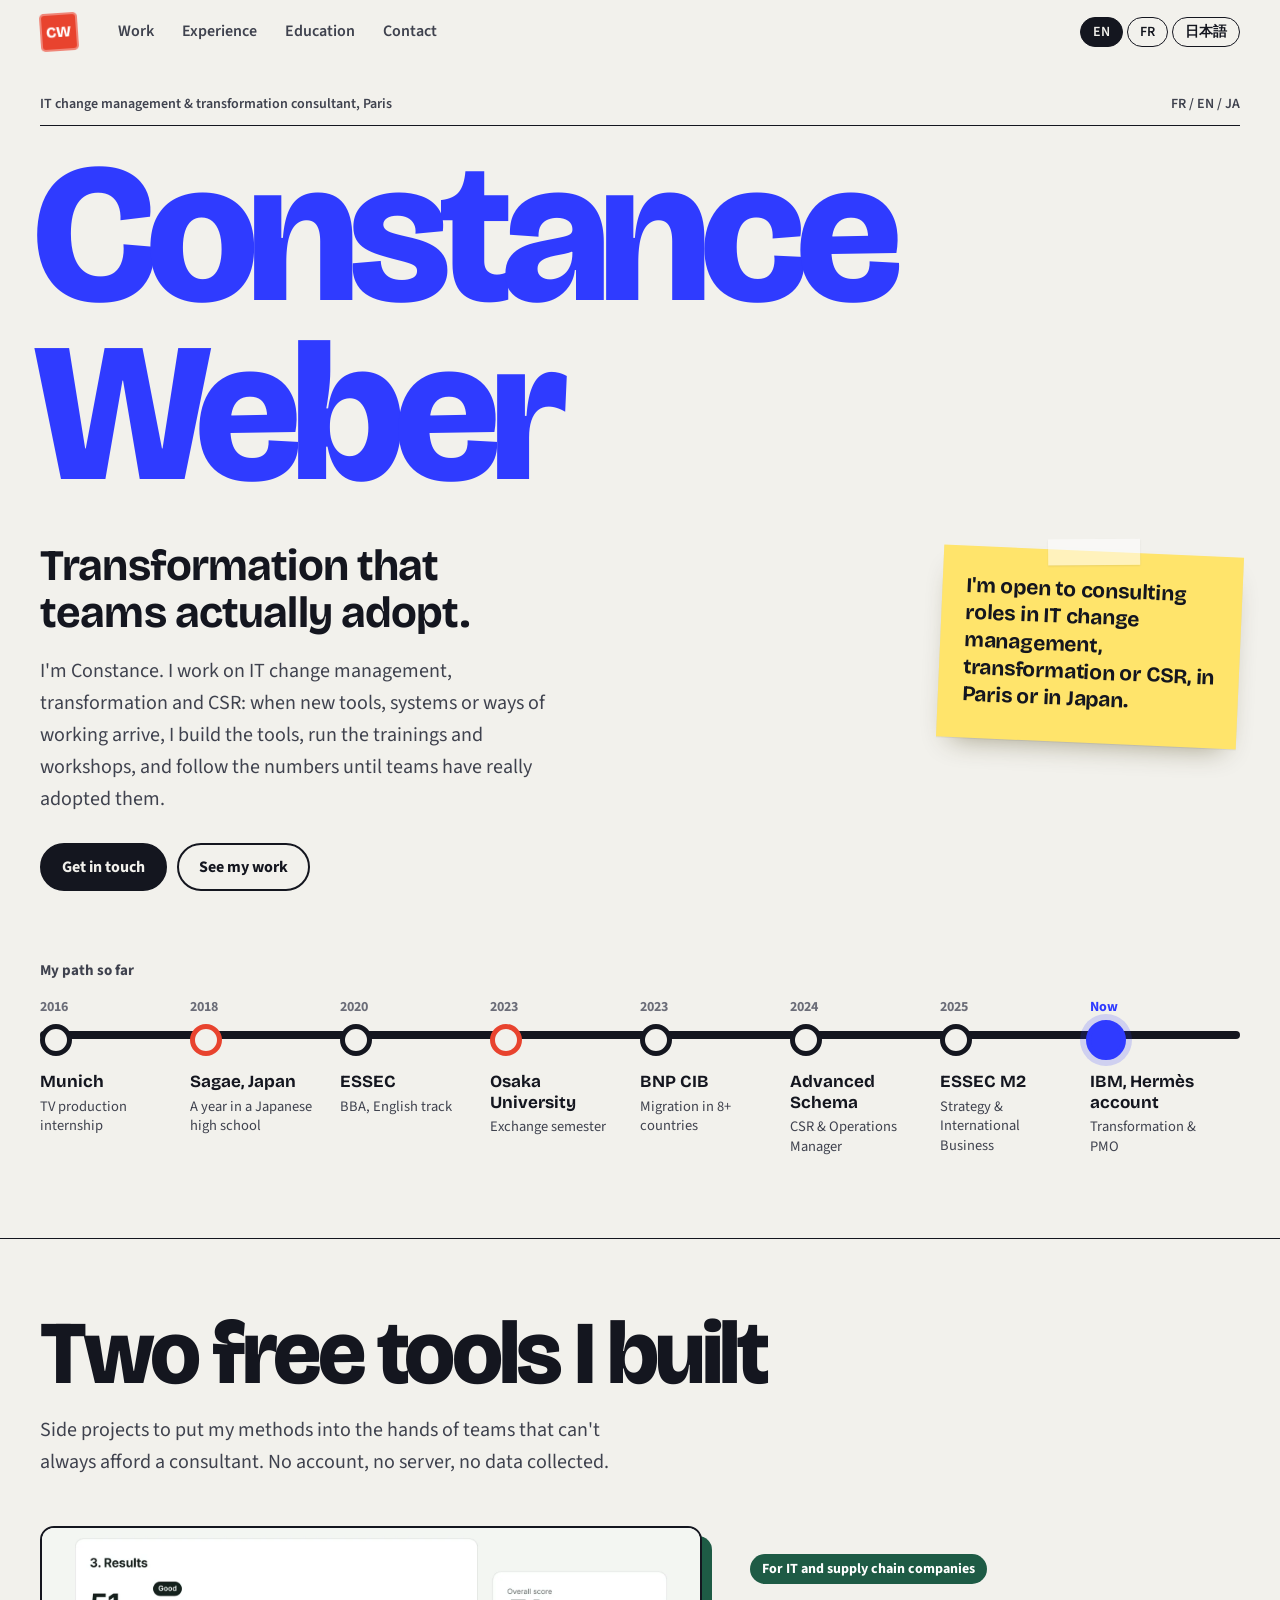
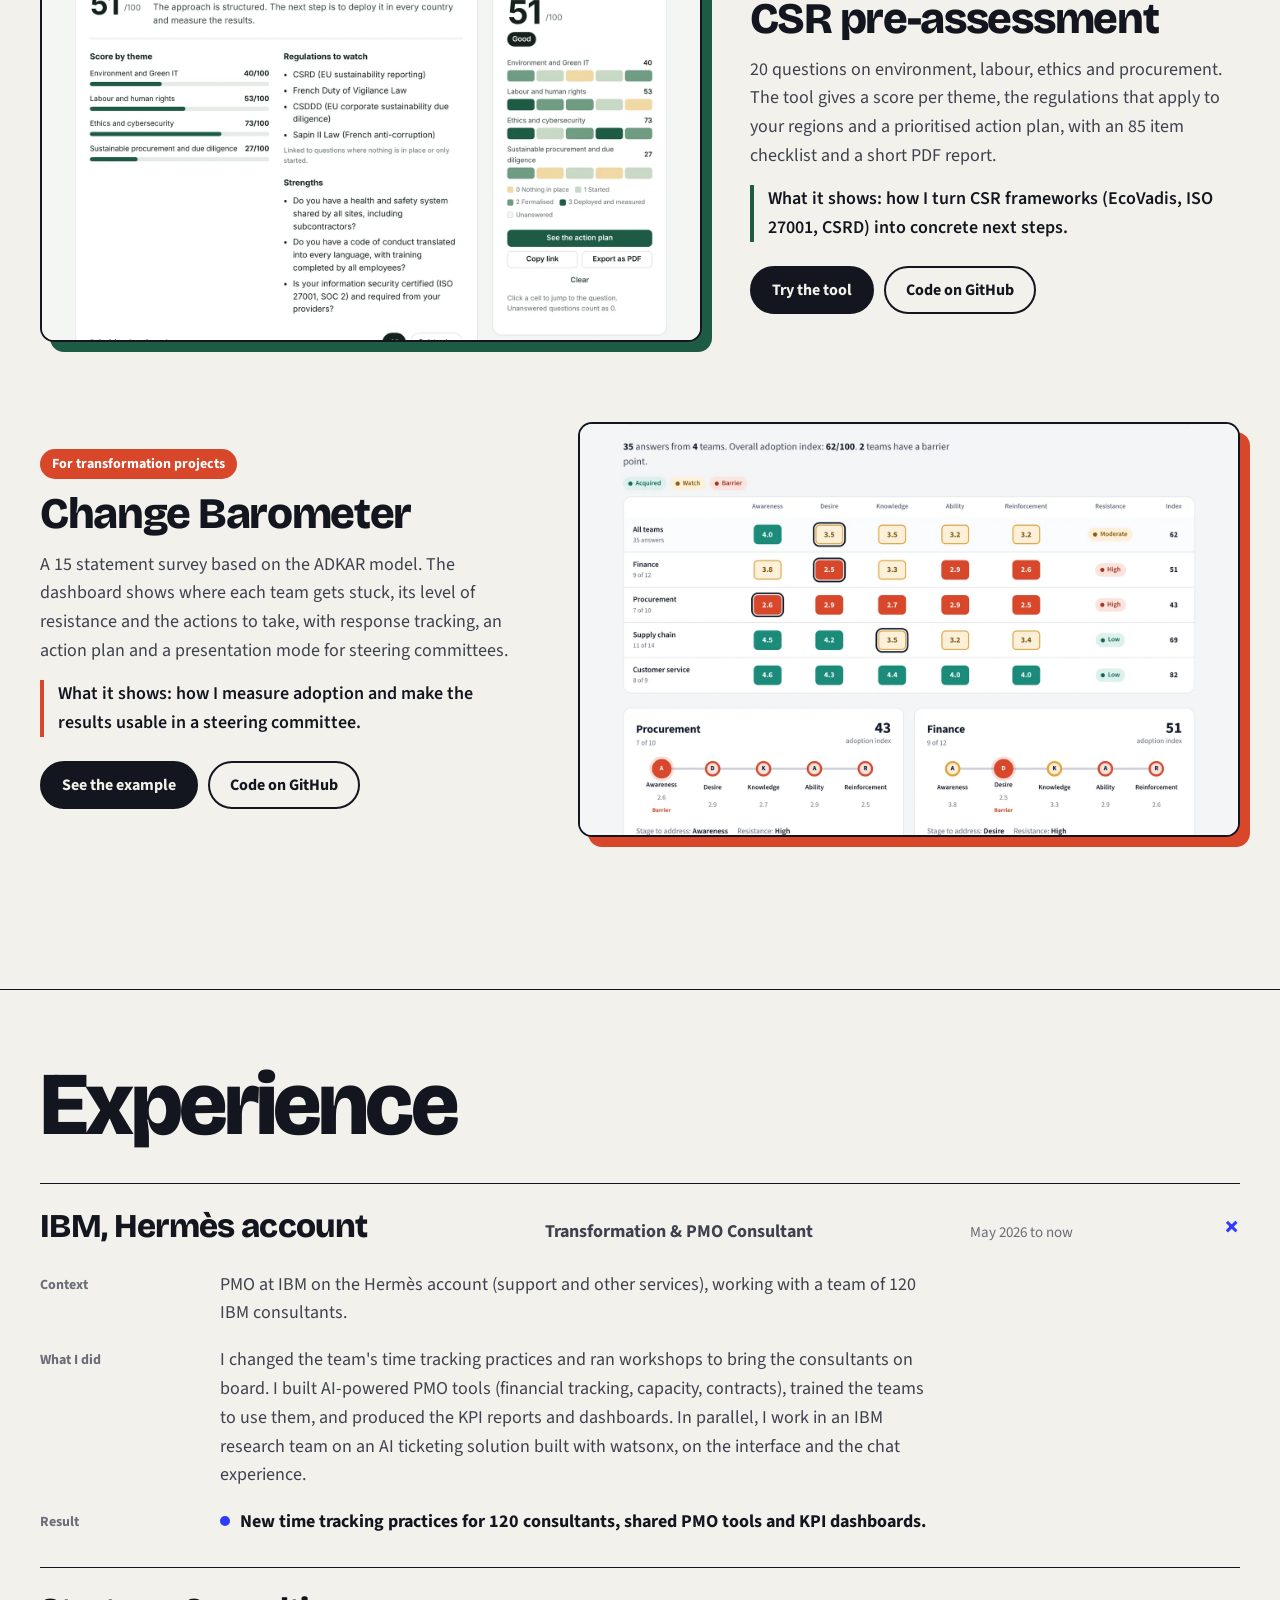
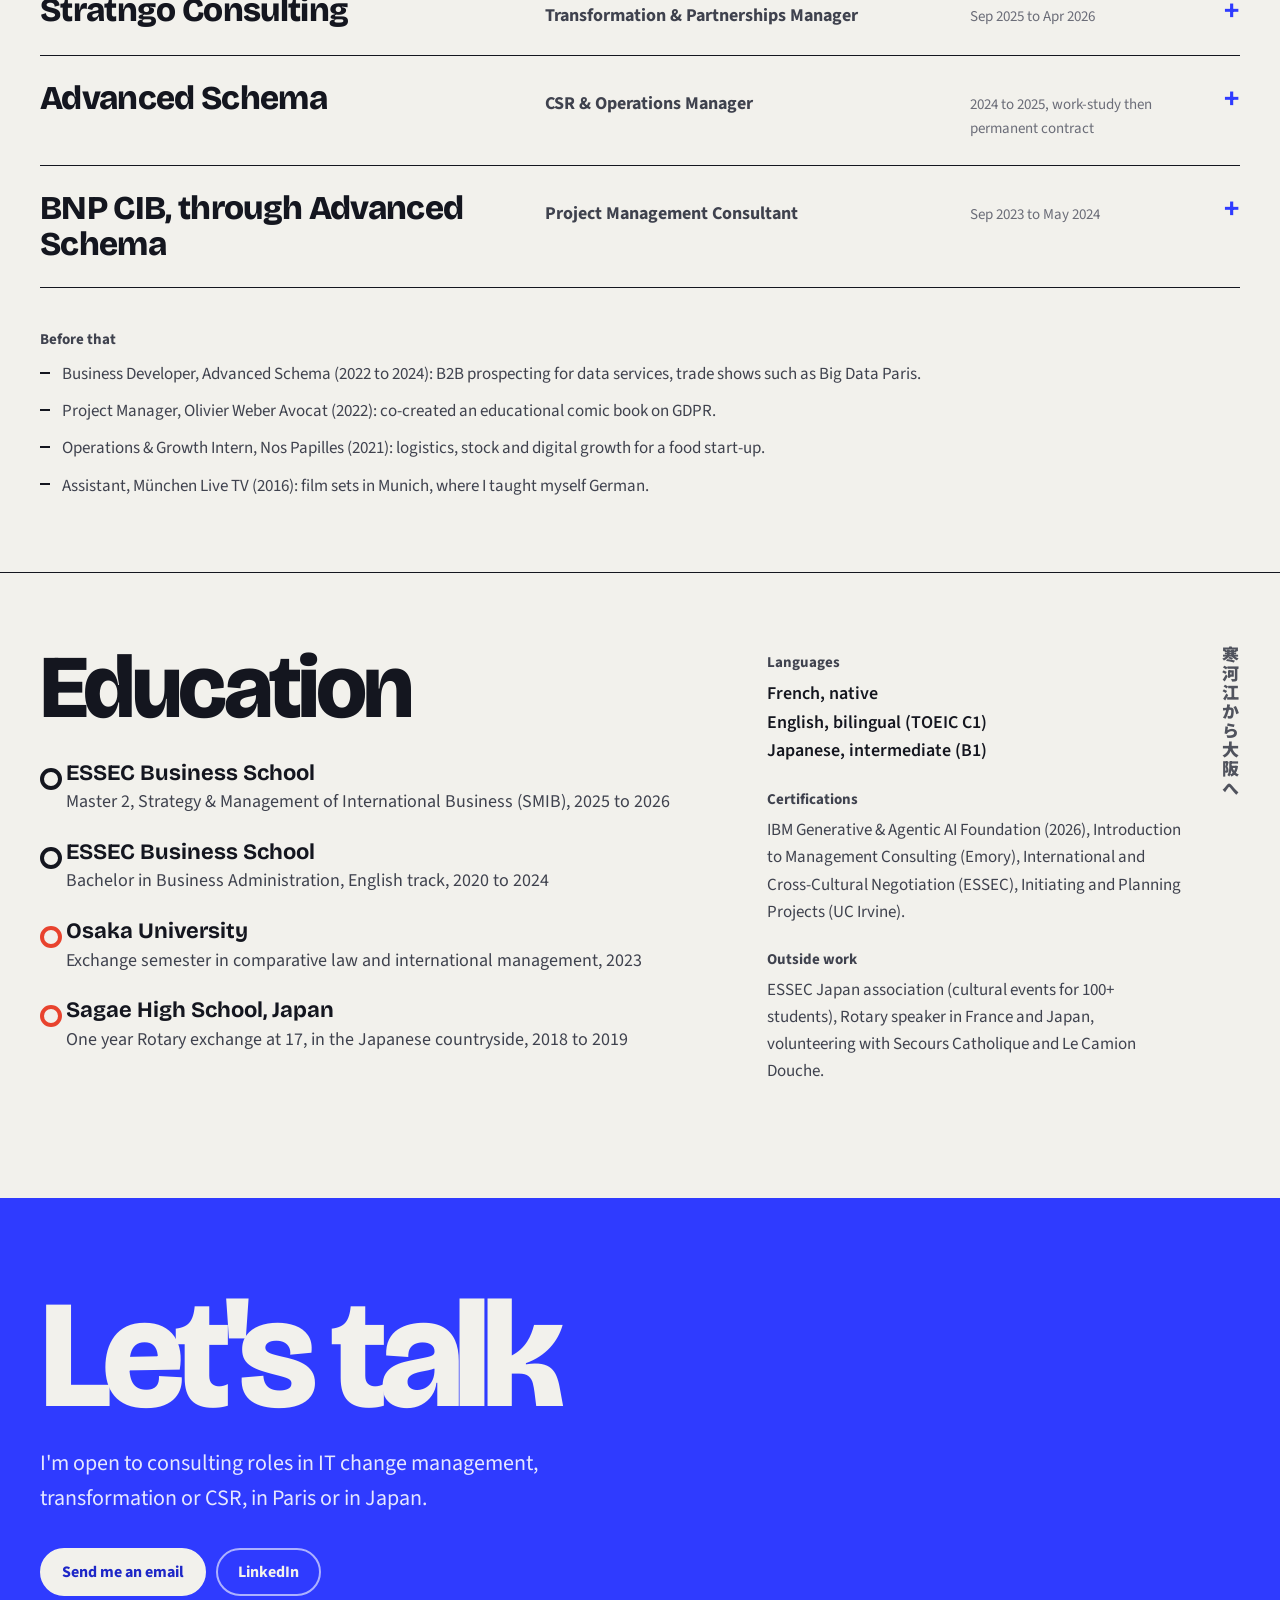
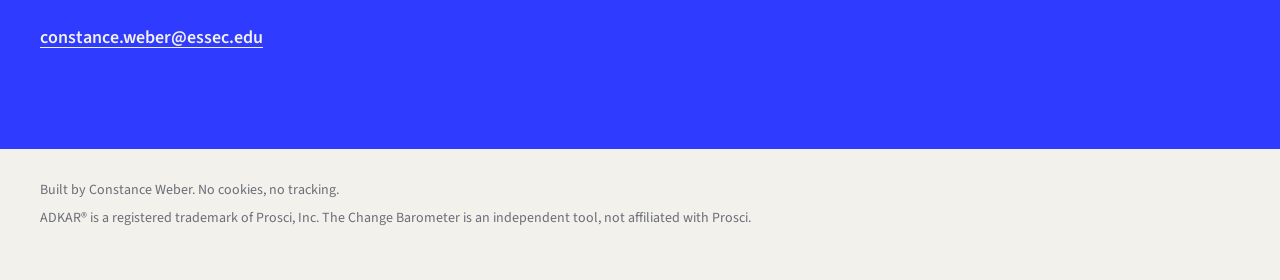
==== index.html @ 9ebcfd93 "Correct the IBM mission: PMO on the Hermès account, time tracking practices of 120 IBM consultants C" ====
<!DOCTYPE html>
<html lang="en">
<head>
<meta charset="utf-8">
<meta name="viewport" content="width=device-width, initial-scale=1">
<title data-k="meta_title">Constance Weber | IT change management &amp; transformation consultant</title>
<meta name="description" content="Consultant in IT change management, transformation and CSR, based in Paris. ESSEC graduate, French, English and Japanese.">
<meta property="og:type" content="website">
<meta property="og:title" content="Constance Weber | IT change management &amp; transformation consultant">
<meta property="og:description" content="Consultant in IT change management, transformation and CSR, based in Paris. ESSEC graduate, French, English and Japanese.">
<meta property="og:image" content="https://constanceweber6-alt.github.io/portfolio/assets/img/og.png">
<meta property="og:url" content="https://constanceweber6-alt.github.io/portfolio/">
<meta name="twitter:card" content="summary_large_image">
<link rel="icon" href="data:image/svg+xml,%3Csvg xmlns='http://www.w3.org/2000/svg' viewBox='0 0 32 32'%3E%3Crect width='32' height='32' rx='4' fill='%23E8432E'/%3E%3Ctext x='16' y='22' font-family='Arial' font-weight='700' font-size='15' fill='%23fff' text-anchor='middle'%3ECW%3C/text%3E%3C/svg%3E">
<link rel="preconnect" href="https://fonts.googleapis.com">
<link rel="preconnect" href="https://fonts.gstatic.com" crossorigin>
<link href="https://fonts.googleapis.com/css2?family=Bricolage+Grotesque:opsz,wght@12..96,500;12..96,700;12..96,800&family=Noto+Sans+JP:wght@400;500;700;900&family=Source+Sans+3:wght@400;600;700&display=swap" rel="stylesheet">
<link rel="stylesheet" href="assets/style.css?v=471cda0e">
</head>
<body>
<a class="skip" href="#main">Skip to content</a>

<header class="top">
  <div class="wrap top-in">
    <a class="seal" href="#top" aria-label="Constance Weber"><span>CW</span></a>
    <nav class="menu" aria-label="Sections">
      <a href="#work" data-k="nav_work">Work</a>
      <a href="#experience" data-k="nav_exp">Experience</a>
      <a href="#education" data-k="nav_edu">Education</a>
      <a href="#contact" data-k="nav_contact">Contact</a>
    </nav>
    <div class="langs" role="group" aria-label="Language">
      <button type="button" data-lang="en">EN</button>
      <button type="button" data-lang="fr">FR</button>
      <button type="button" data-lang="ja">日本語</button>
    </div>
  </div>
</header>

<main id="main">
  <section class="hero" id="top">
    <div class="wrap">
      <div class="hero-meta">
        <span data-k="hero_role">IT change management &amp; transformation consultant, Paris</span>
        <span>FR / EN / JA</span>
      </div>
      <h1 class="giant" aria-label="Constance Weber">
        <span class="row"><span class="w">Constance</span></span>
        <span class="row"><span class="w">Weber</span></span>
      </h1>
      <div class="hero-grid">
        <div>
          <p class="claim" data-k="hero_h1">Transformation that teams actually adopt.</p>
          <p class="lead" data-k="hero_lead">I'm Constance. I work on IT change management, transformation and CSR: when new tools, systems or ways of working arrive, I build the tools, run the trainings and workshops, and follow the numbers until teams have really adopted them.</p>
          <div class="ctas">
            <a class="btn btn-ink" href="#contact" data-k="hero_cta_contact">Get in touch</a>
            <a class="btn btn-line" href="#work" data-k="hero_cta_work">See my work</a>
            <a class="btn btn-line" data-cv href="cv/Constance_Weber_CV_EN.pdf" download data-k="cv">Download CV</a>
          </div>
        </div>
        <aside class="postit" aria-hidden="true">
          <span data-k="contact_lead">I'm open to consulting roles in IT change management, transformation or CSR, in Paris or in Japan.</span>
        </aside>
      </div>
    </div>
  </section>

  <section class="path" aria-labelledby="pathTitle">
    <div class="wrap">
      <h2 class="label-title" id="pathTitle" data-k="line_title">My path so far</h2>
    </div>
    <div class="metro-scroll">
      <ol class="metro">
        <li><time>2016</time><b data-k="st_munich">Munich</b><span data-k="st_munich_sub">TV production internship</span></li>
        <li class="jp"><time>2018</time><b data-k="st_sagae">Sagae, Japan</b><span data-k="st_sagae_sub">A year in a Japanese high school</span></li>
        <li><time>2020</time><b data-k="st_essec">ESSEC</b><span data-k="st_essec_sub">BBA, English track</span></li>
        <li class="jp"><time>2023</time><b data-k="st_osaka">Osaka University</b><span data-k="st_osaka_sub">Exchange semester</span></li>
        <li><time>2023</time><b data-k="st_bnp">BNP CIB</b><span data-k="st_bnp_sub">Migration in 8+ countries</span></li>
        <li><time>2024</time><b data-k="st_as">Advanced Schema</b><span data-k="st_as_sub">CSR &amp; Operations Manager</span></li>
        <li><time>2025</time><b data-k="st_smib">ESSEC M2</b><span data-k="st_smib_sub">Strategy &amp; International Business</span></li>
        <li class="now"><time data-k="line_now">Now</time><b data-k="st_ibm">IBM, Hermès account</b><span data-k="st_ibm_sub">Transformation &amp; PMO</span></li>
      </ol>
    </div>
  </section>

  <section class="work" id="work">
    <div class="wrap">
      <h2 class="big-title" data-k="work_title">Two free tools I built</h2>
      <p class="section-lead" data-k="work_lead">Side projects to put my methods into the hands of teams that can't always afford a consultant. No account, no server, no data collected.</p>

      <article class="project p-rse">
        <a class="shot" href="https://constanceweber6-alt.github.io/rse-prediagnostic/" target="_blank" rel="noopener">
          <img src="assets/img/rse.webp" width="1600" height="1000" alt="" loading="lazy">
        </a>
        <div class="project-text">
          <p class="for" data-k="p1_for">For IT and supply chain companies</p>
          <h3 data-k="p1_name">CSR pre-assessment</h3>
          <p data-k="p1_desc">20 questions on environment, labour, ethics and procurement. The tool gives a score per theme, the regulations that apply to your regions and a prioritised action plan, with an 85 item checklist and a short PDF report.</p>
          <p class="shows" data-k="p1_shows">What it shows: how I turn CSR frameworks (EcoVadis, ISO 27001, CSRD) into concrete next steps.</p>
          <div class="ctas">
            <a class="btn btn-ink" href="https://constanceweber6-alt.github.io/rse-prediagnostic/" target="_blank" rel="noopener" data-k="p1_try">Try the tool</a>
            <a class="btn btn-line" href="https://github.com/constanceweber6-alt/rse-prediagnostic" target="_blank" rel="noopener" data-k="code">Code on GitHub</a>
          </div>
        </div>
      </article>

      <article class="project p-cb flip">
        <a class="shot" href="https://constanceweber6-alt.github.io/change-barometer/dashboard.html#demo" target="_blank" rel="noopener">
          <img src="assets/img/cb.webp" width="1600" height="1000" alt="" loading="lazy">
        </a>
        <div class="project-text">
          <p class="for" data-k="p2_for">For transformation projects</p>
          <h3 data-k="p2_name">Change Barometer</h3>
          <p data-k="p2_desc">A 15 statement survey based on the ADKAR model. The dashboard shows where each team gets stuck, its level of resistance and the actions to take, with response tracking, an action plan and a presentation mode for steering committees.</p>
          <p class="shows" data-k="p2_shows">What it shows: how I measure adoption and make the results usable in a steering committee.</p>
          <div class="ctas">
            <a class="btn btn-ink" href="https://constanceweber6-alt.github.io/change-barometer/dashboard.html#demo" target="_blank" rel="noopener" data-k="p2_try">See the example</a>
            <a class="btn btn-line" href="https://github.com/constanceweber6-alt/change-barometer" target="_blank" rel="noopener" data-k="code">Code on GitHub</a>
          </div>
        </div>
      </article>
    </div>
  </section>

  <section class="exp" id="experience">
    <div class="wrap">
      <h2 class="big-title" data-k="exp_title">Experience</h2>
      <div class="jobs">
        <details class="job" open>
          <summary><span class="org" data-k="e1_org">IBM, Hermès account</span><span class="role" data-k="e1_role">Transformation &amp; PMO Consultant</span><span class="dates" data-k="e1_dates">May 2026 to now</span></summary>
          <dl class="case">
            <div><dt data-k="ctx">Context</dt><dd data-k="e1_ctx">PMO at IBM on the Hermès account (support and other services), working with a team of 120 IBM consultants.</dd></div>
            <div><dt data-k="did">What I did</dt><dd data-k="e1_did">I changed the team's time tracking practices and ran workshops to bring the consultants on board. I built AI-powered PMO tools (financial tracking, capacity, contracts), trained the teams to use them, and produced the KPI reports and dashboards. In parallel, I work in an IBM research team on an AI ticketing solution built with watsonx, on the interface and the chat experience.</dd></div>
            <div><dt data-k="res">Result</dt><dd class="result" data-k="e1_res">New time tracking practices for 120 consultants, shared PMO tools and KPI dashboards.</dd></div>
          </dl>
        </details>
        <details class="job">
          <summary><span class="org" data-k="e2_org">Stratngo Consulting</span><span class="role" data-k="e2_role">Transformation &amp; Partnerships Manager</span><span class="dates" data-k="e2_dates">Sep 2025 to Apr 2026</span></summary>
          <dl class="case">
            <div><dt data-k="did">What I did</dt><dd data-k="e2_did">Built organisation tools and process frameworks for the consulting team, and managed the strategic partner pipeline with CRM workflows.</dd></div>
          </dl>
        </details>
        <details class="job">
          <summary><span class="org" data-k="e3_org">Advanced Schema</span><span class="role" data-k="e3_role">CSR &amp; Operations Manager</span><span class="dates" data-k="e3_dates">2024 to 2025, work-study then permanent contract</span></summary>
          <dl class="case">
            <div><dt data-k="ctx">Context</dt><dd data-k="e3_ctx">A data consulting firm that needed to prove its CSR and security practices to large clients.</dd></div>
            <div><dt data-k="did">What I did</dt><dd data-k="e3_did">I ran the EcoVadis, CyberVadis and ISO 27001 processes end to end and wrote the governance documents and charters. As a manager, I rebuilt a team under pressure and led a complete overhaul in 6 months: IT systems, documentation, legal charters.</dd></div>
            <div><dt data-k="res">Result</dt><dd class="result" data-k="e3_res">+22% on average on the sustainability and security ratings.</dd></div>
          </dl>
        </details>
        <details class="job">
          <summary><span class="org" data-k="e4_org">BNP CIB, through Advanced Schema</span><span class="role" data-k="e4_role">Project Management Consultant</span><span class="dates" data-k="e4_dates">Sep 2023 to May 2024</span></summary>
          <dl class="case">
            <div><dt data-k="did">What I did</dt><dd data-k="e4_did">Coordinated a software migration across more than 8 countries. I was the day to day link between the technical teams in France, the UK and India, and ran the agile rituals and the delivery schedule.</dd></div>
          </dl>
        </details>
      </div>
      <div class="earlier">
        <h3 data-k="earlier_title">Before that</h3>
        <ul>
          <li data-k="earlier_1">Business Developer, Advanced Schema (2022 to 2024): B2B prospecting for data services, trade shows such as Big Data Paris.</li>
          <li data-k="earlier_2">Project Manager, Olivier Weber Avocat (2022): co-created an educational comic book on GDPR.</li>
          <li data-k="earlier_3">Operations &amp; Growth Intern, Nos Papilles (2021): logistics, stock and digital growth for a food start-up.</li>
          <li data-k="earlier_4">Assistant, München Live TV (2016): film sets in Munich, where I taught myself German.</li>
        </ul>
      </div>
    </div>
  </section>

  <section class="edu" id="education">
    <div class="wrap edu-grid">
      <div>
        <h2 class="big-title" data-k="edu_title">Education</h2>
        <ul class="schools">
          <li><b data-k="edu1">ESSEC Business School</b><span data-k="edu1_sub">Master 2, Strategy &amp; Management of International Business (SMIB), 2025 to 2026</span></li>
          <li><b data-k="edu2">ESSEC Business School</b><span data-k="edu2_sub">Bachelor in Business Administration, English track, 2020 to 2024</span></li>
          <li class="jp"><b data-k="edu3">Osaka University</b><span data-k="edu3_sub">Exchange semester in comparative law and international management, 2023</span></li>
          <li class="jp"><b data-k="edu4">Sagae High School, Japan</b><span data-k="edu4_sub">One year Rotary exchange at 17, in the Japanese countryside, 2018 to 2019</span></li>
        </ul>
      </div>
      <div class="side">
        <p class="vertical" lang="ja" aria-hidden="true">寒河江から大阪へ</p>
        <h3 data-k="lang_title">Languages</h3>
        <ul class="plain">
          <li data-k="lang_fr">French, native</li>
          <li data-k="lang_en">English, bilingual (TOEIC C1)</li>
          <li data-k="lang_ja">Japanese, intermediate (B1)</li>
        </ul>
        <h3 data-k="cert_title">Certifications</h3>
        <p data-k="cert_list">IBM Generative &amp; Agentic AI Foundation (2026), Introduction to Management Consulting (Emory), International and Cross-Cultural Negotiation (ESSEC), Initiating and Planning Projects (UC Irvine).</p>
        <h3 data-k="vol_title">Outside work</h3>
        <p data-k="vol_text">ESSEC Japan association (cultural events for 100+ students), Rotary speaker in France and Japan, volunteering with Secours Catholique and Le Camion Douche.</p>
      </div>
    </div>
  </section>

  <section class="contact" id="contact">
    <div class="wrap">
      <h2 class="giant giant-contact" data-k="contact_title">Let's talk</h2>
      <p class="contact-lead" data-k="contact_lead">I'm open to consulting roles in IT change management, transformation or CSR, in Paris or in Japan.</p>
      <div class="ctas">
        <a class="btn btn-paper" href="mailto:constance.weber@essec.edu" data-k="contact_mail">Send me an email</a>
        <a class="btn btn-ghost" href="https://www.linkedin.com/in/constance-weber/" target="_blank" rel="noopener" data-k="contact_li">LinkedIn</a>
        <a class="btn btn-ghost" data-cv href="cv/Constance_Weber_CV_EN.pdf" download data-k="cv">Download CV</a>
      </div>
      <p class="mail-text"><a href="mailto:constance.weber@essec.edu">constance.weber@essec.edu</a></p>
    </div>
  </section>
</main>

<footer class="foot">
  <div class="wrap">
    <p data-k="footer">Built by Constance Weber. No cookies, no tracking.</p>
    <p data-k="footer_tm">ADKAR® is a registered trademark of Prosci, Inc. The Change Barometer is an independent tool, not affiliated with Prosci.</p>
  </div>
</footer>

<script src="assets/i18n.js?v=c29bd4ba"></script>
<script src="assets/main.js?v=77723b1f"></script>
</body>
</html>
---- assets/style.css ----
/* Constance Weber, portfolio */
:root {
  --paper: #F2F1EC;
  --surface: #FFFFFF;
  --ink: #14161F;
  --ink-2: #3F424E;
  --muted: #6B6D78;
  --line: #D8D6CF;
  --blue: #2F3BFF;
  --blue-deep: #1E27C7;
  --red: #E8432E;
  --note: #FFE46B;
  --pine: #1E5B45;
  --coral: #D9472B;
  --display: "Bricolage Grotesque", "Source Sans 3", system-ui, sans-serif;
  --body: "Source Sans 3", system-ui, -apple-system, "Segoe UI", sans-serif;
  --jp: "Noto Sans JP", system-ui, sans-serif;
}
* { box-sizing: border-box; }
html { scroll-behavior: smooth; scroll-padding-top: 76px; }
body { margin: 0; background: var(--paper); color: var(--ink); font: 18px/1.6 var(--body); -webkit-font-smoothing: antialiased; }
html[lang="ja"] body { font-family: var(--body), var(--jp); font-size: 16.5px; line-height: 1.85; }
html[lang="ja"] .claim, html[lang="ja"] .big-title, html[lang="ja"] h3, html[lang="ja"] .giant-contact { font-family: var(--jp); font-weight: 900; letter-spacing: 0; }
a { color: inherit; }
img { max-width: 100%; height: auto; display: block; }
:focus-visible { outline: 3px solid var(--red); outline-offset: 3px; border-radius: 4px; }
.wrap { width: min(1200px, 100% - 48px); margin: 0 auto; }
.skip { position: absolute; left: -999px; top: 8px; background: var(--ink); color: #fff; padding: 8px 14px; border-radius: 6px; z-index: 100; }
.skip:focus { left: 8px; }

/* Header */
.top { position: sticky; top: 0; z-index: 20; background: color-mix(in srgb, var(--paper) 88%, transparent); backdrop-filter: blur(10px); -webkit-backdrop-filter: blur(10px); border-bottom: 1px solid transparent; transition: border-color .2s; }
.top.scrolled { border-bottom-color: var(--line); }
.top-in { display: flex; align-items: center; gap: 28px; min-height: 64px; }
.seal { display: grid; place-items: center; width: 38px; height: 38px; background: var(--red); color: #fff; text-decoration: none; border-radius: 5px; font: 800 15px/1 var(--display); letter-spacing: .02em; transform: rotate(-4deg); box-shadow: inset 0 0 0 2px rgba(255, 255, 255, .35); }
.menu { display: flex; gap: 4px; }
.menu a { text-decoration: none; padding: 6px 12px; border-radius: 999px; font-weight: 600; font-size: 16px; color: var(--ink-2); }
.menu a:hover { background: var(--ink); color: var(--paper); }
.langs { margin-left: auto; display: flex; gap: 4px; }
.langs button { font: 600 14px/1 var(--body); border: 1.5px solid var(--ink); background: transparent; color: var(--ink); border-radius: 999px; padding: 7px 12px; cursor: pointer; }
.langs button[aria-pressed="true"] { background: var(--ink); color: var(--paper); }

/* Hero */
.hero { padding: 28px 0 64px; overflow: hidden; }
.hero-meta { display: flex; justify-content: space-between; gap: 16px; font-size: 14px; font-weight: 600; color: var(--ink-2); padding-bottom: 10px; border-bottom: 1.5px solid var(--ink); }
.giant { font: 800 clamp(64px, 15.5vw, 228px)/.84 var(--display); letter-spacing: -0.055em; color: var(--blue); margin: 26px 0 34px -0.04em; font-variation-settings: "opsz" 96; }
.giant .row { display: block; overflow: hidden; padding-bottom: .06em; }
.giant .w { display: inline-block; }
.hero-grid { display: grid; grid-template-columns: minmax(0, 1.5fr) minmax(0, 1fr); gap: 48px; align-items: start; }
.claim { font: 700 clamp(28px, 3.4vw, 44px)/1.08 var(--display); letter-spacing: -0.02em; margin: 0 0 18px; max-width: 18ch; }
.lead { font-size: 20px; color: var(--ink-2); margin: 0 0 28px; max-width: 54ch; }
html[lang="ja"] .lead { font-size: 17px; }
.ctas { display: flex; flex-wrap: wrap; gap: 10px; }
.btn { display: inline-flex; align-items: center; gap: 8px; font: 700 16px/1 var(--body); padding: 14px 20px; border-radius: 999px; text-decoration: none; border: 2px solid var(--ink); transition: transform .15s, background .15s, color .15s; }
.btn:hover { transform: translateY(-2px); }
.btn-ink { background: var(--ink); color: var(--paper); }
.btn-line { background: transparent; color: var(--ink); }
.btn-line:hover { background: var(--ink); color: var(--paper); }
.btn-paper { background: var(--paper); color: var(--blue-deep); border-color: var(--paper); }
.btn-ghost { background: transparent; color: var(--paper); border-color: rgba(255, 255, 255, .6); }
.btn-ghost:hover { border-color: var(--paper); }
.btn[hidden] { display: none; }

/* The sticky note: a workshop wall */
.postit { justify-self: end; width: min(300px, 100%); background: var(--note); padding: 26px 24px 30px; font: 700 21px/1.3 var(--display); letter-spacing: -0.01em; transform: rotate(2.5deg); box-shadow: 0 1px 0 rgba(0, 0, 0, .06), 0 14px 28px -14px rgba(60, 50, 0, .45); position: relative; margin-top: 8px; }
.postit::before { content: ""; position: absolute; top: -12px; left: 50%; width: 92px; height: 26px; transform: translateX(-50%) rotate(-3deg); background: rgba(255, 255, 255, .55); box-shadow: 0 1px 2px rgba(0, 0, 0, .08); }
html[lang="ja"] .postit { font-family: var(--jp); font-size: 18px; line-height: 1.6; }

/* Career line, drawn like a metro line */
.path { padding: 8px 0 72px; }
.label-title { font: 700 15px/1 var(--body); color: var(--ink-2); margin: 0 0 22px; }
.metro-scroll { overflow-x: auto; scrollbar-width: thin; padding: 0 max(24px, calc((100% - 1200px) / 2)) 10px; }
.metro { --n: 8; list-style: none; margin: 0; padding: 0; display: grid; grid-template-columns: repeat(var(--n), minmax(132px, 1fr)); min-width: 1060px; position: relative; }
.metro::before { content: ""; position: absolute; left: 0; right: 0; top: 31px; height: 8px; border-radius: 4px; background: var(--ink); transform-origin: left; transform: scaleX(var(--drawn, 1)); transition: transform 1.4s cubic-bezier(.6, .1, .2, 1); }
.metro li { position: relative; padding: 0 14px 0 0; display: grid; align-content: start; }
.metro time { order: 0; font: 700 14px/1 var(--body); color: var(--muted); height: 24px; }
.metro li::before { order: 1; content: ""; width: 22px; height: 22px; border-radius: 50%; background: var(--paper); border: 5px solid var(--ink); margin: 0 0 16px; position: relative; z-index: 1; }
.metro li.jp::before { border-color: var(--red); }
.metro li.now::before { width: 30px; height: 30px; margin: -4px 0 12px -4px; background: var(--blue); border-color: var(--blue); box-shadow: 0 0 0 6px rgba(47, 59, 255, .18); }
.metro li.now time { color: var(--blue); }
.metro b { order: 2; font: 700 17px/1.2 var(--display); margin-bottom: 4px; }
html[lang="ja"] .metro b { font-family: var(--jp); font-size: 15px; }
.metro span { order: 3; font-size: 14.5px; color: var(--ink-2); line-height: 1.35; }
.js .metro:not(.in) { --drawn: 0; }
.js .metro li { opacity: 1; transition: opacity .4s; }
.js .metro:not(.in) li { opacity: 0; }
.js .metro.in li { transition-delay: calc(var(--i) * 110ms + 150ms); }

/* Section titles */
.big-title { font: 800 clamp(44px, 7vw, 96px)/.95 var(--display); letter-spacing: -0.04em; margin: 0 0 18px; }
.section-lead { font-size: 20px; color: var(--ink-2); max-width: 60ch; margin: 0 0 48px; }
html[lang="ja"] .section-lead { font-size: 17px; }

/* Work */
.work { padding: 72px 0; border-top: 1.5px solid var(--ink); }
.project { display: grid; grid-template-columns: minmax(0, 1.35fr) minmax(0, 1fr); gap: 48px; align-items: center; margin-bottom: 80px; }
.project.flip { grid-template-columns: minmax(0, 1fr) minmax(0, 1.35fr); }
.project.flip .shot { order: 2; }
.shot { display: block; border-radius: 14px; overflow: hidden; border: 2px solid var(--ink); background: var(--surface); box-shadow: 10px 10px 0 var(--tone); transition: transform .2s, box-shadow .2s; }
.shot:hover { transform: translate(-3px, -3px); box-shadow: 13px 13px 0 var(--tone); }
.p-rse { --tone: var(--pine); }
.p-cb { --tone: var(--coral); }
.project h3 { font: 800 clamp(30px, 3.4vw, 46px)/1 var(--display); letter-spacing: -0.03em; margin: 0 0 14px; }
.project .for { display: inline-block; font-weight: 700; font-size: 14px; color: var(--surface); background: var(--tone); border-radius: 999px; padding: 4px 12px; margin: 0 0 14px; }
.project-text > p { color: var(--ink-2); margin: 0 0 14px; }
.project .shows { border-left: 4px solid var(--tone); padding-left: 14px; color: var(--ink) !important; font-weight: 600; margin-bottom: 24px !important; }

/* Experience */
.exp { padding: 72px 0; border-top: 1.5px solid var(--ink); }
.jobs { margin-top: 36px; border-top: 1.5px solid var(--ink); }
.job { border-bottom: 1.5px solid var(--ink); }
.job summary { list-style: none; cursor: pointer; display: grid; grid-template-columns: minmax(0, 1.2fr) minmax(0, 1fr) 210px 40px; gap: 20px; align-items: baseline; padding: 24px 0; }
.job summary::-webkit-details-marker { display: none; }
.job summary::after { content: "+"; font: 500 34px/1 var(--display); justify-self: end; transition: transform .2s; color: var(--blue); }
.job[open] summary::after { transform: rotate(45deg); }
.job summary:hover .org { color: var(--blue); }
.org { font: 800 clamp(24px, 2.6vw, 34px)/1.1 var(--display); letter-spacing: -0.02em; transition: color .15s; }
html[lang="ja"] .org { font-family: var(--jp); font-size: clamp(19px, 2vw, 24px); }
.role { font-weight: 700; color: var(--ink-2); }
.dates { color: var(--muted); font-size: 15px; }
.case { margin: 0 0 30px; display: grid; gap: 18px; max-width: 900px; }
.case div { display: grid; grid-template-columns: 160px minmax(0, 1fr); gap: 20px; }
.case dt { font-weight: 700; font-size: 14px; color: var(--muted); padding-top: 3px; }
.case dd { margin: 0; color: var(--ink-2); }
.case .result { color: var(--ink); font-weight: 700; }
.case .result::before { content: ""; display: inline-block; width: 10px; height: 10px; border-radius: 50%; background: var(--blue); margin-right: 10px; vertical-align: 1px; }
.earlier { margin-top: 44px; max-width: 900px; }
.earlier h3 { font: 700 15px/1 var(--body); color: var(--ink-2); margin: 0 0 14px; }
.earlier ul { margin: 0; padding: 0; list-style: none; display: grid; gap: 10px; color: var(--ink-2); font-size: 17px; }
.earlier li { padding-left: 22px; position: relative; }
.earlier li::before { content: ""; position: absolute; left: 0; top: .62em; width: 10px; height: 2px; background: var(--ink); }

/* Education */
.edu { padding: 72px 0; border-top: 1.5px solid var(--ink); }
.edu-grid { display: grid; grid-template-columns: minmax(0, 1.4fr) minmax(0, 1fr); gap: 64px; }
.schools { list-style: none; margin: 30px 0 0; padding: 0; display: grid; gap: 22px; }
.schools li { display: grid; gap: 2px; padding-left: 26px; position: relative; }
.schools li::before { content: ""; position: absolute; left: 0; top: 8px; width: 14px; height: 14px; border-radius: 50%; border: 4px solid var(--ink); }
.schools li.jp::before { border-color: var(--red); }
.schools b { font: 700 22px/1.2 var(--display); }
html[lang="ja"] .schools b { font-family: var(--jp); font-size: 19px; }
.schools span { color: var(--ink-2); }
.side { position: relative; padding-top: 10px; }
.side h3 { font: 700 15px/1 var(--body); color: var(--ink-2); margin: 26px 0 10px; }
.side h3:first-of-type { margin-top: 0; }
.side p { margin: 0; color: var(--ink-2); font-size: 17px; }
.plain { list-style: none; margin: 0; padding: 0; font-weight: 600; }
.vertical { position: absolute; right: 0; top: 0; writing-mode: vertical-rl; font: 900 30px/1 var(--jp); color: var(--red); letter-spacing: .12em; margin: 0 !important; opacity: .9; }
.side > :not(.vertical) { margin-right: 56px; }

/* Contact */
.contact { background: var(--blue); color: var(--paper); padding: 88px 0 96px; margin-top: 40px; }
.giant-contact { color: var(--paper); margin: 0 0 22px; font-size: clamp(60px, 12vw, 180px); line-height: .9; }
.contact-lead { font-size: 22px; max-width: 46ch; margin: 0 0 32px; color: rgba(255, 255, 255, .88); }
html[lang="ja"] .contact-lead { font-size: 18px; }
.mail-text { margin: 28px 0 0; font-weight: 600; }
.mail-text a { color: var(--paper); text-underline-offset: 4px; }

.foot { padding: 30px 0 44px; font-size: 14px; color: var(--muted); }
.foot p { margin: 0 0 6px; }

/* Entrance: the name slides up once */
.js .giant .w { transform: translateY(105%); transition: transform .9s cubic-bezier(.2, .8, .2, 1); }
.js .giant .row:nth-child(2) .w { transition-delay: .12s; }
.js.ready .giant .w { transform: none; }

@media (max-width: 900px) {
  .menu { display: none; }
  .hero-grid, .project, .project.flip, .edu-grid { grid-template-columns: minmax(0, 1fr); gap: 32px; }
  .project.flip .shot { order: 0; }
  .postit { justify-self: start; transform: rotate(-1.5deg); }
  .job summary { grid-template-columns: minmax(0, 1fr) 32px; gap: 4px 12px; }
  .job summary .org { grid-column: 1; }
  .job summary .role, .job summary .dates { grid-column: 1; }
  .job summary::after { grid-column: 2; grid-row: 1; }
  .case div { grid-template-columns: minmax(0, 1fr); gap: 2px; }
  .hero-meta span:last-child { display: none; }
}
@media (max-width: 520px) {
  body { font-size: 17px; }
  .wrap { width: calc(100% - 36px); }
  .top-in { gap: 12px; }
  .langs button { padding: 7px 10px; font-size: 13px; }
  .lead, .section-lead { font-size: 18px; }
  .btn { padding: 13px 17px; font-size: 15px; }
  .vertical { font-size: 24px; }
  .giant { font-size: 21.5vw; margin-top: 20px; }
}
@media (prefers-reduced-motion: reduce) {
  html { scroll-behavior: auto; }
  *, *::before, *::after { transition: none !important; }
  .js .giant .w { transform: none; }
  .js .metro:not(.in) { --drawn: 1; }
  .js .metro:not(.in) li { opacity: 1; }
}
@media print {
  .top, .postit, .ctas, .metro-scroll { display: none; }
  .contact { background: none; color: var(--ink); }
  .giant-contact { color: var(--ink); }
}
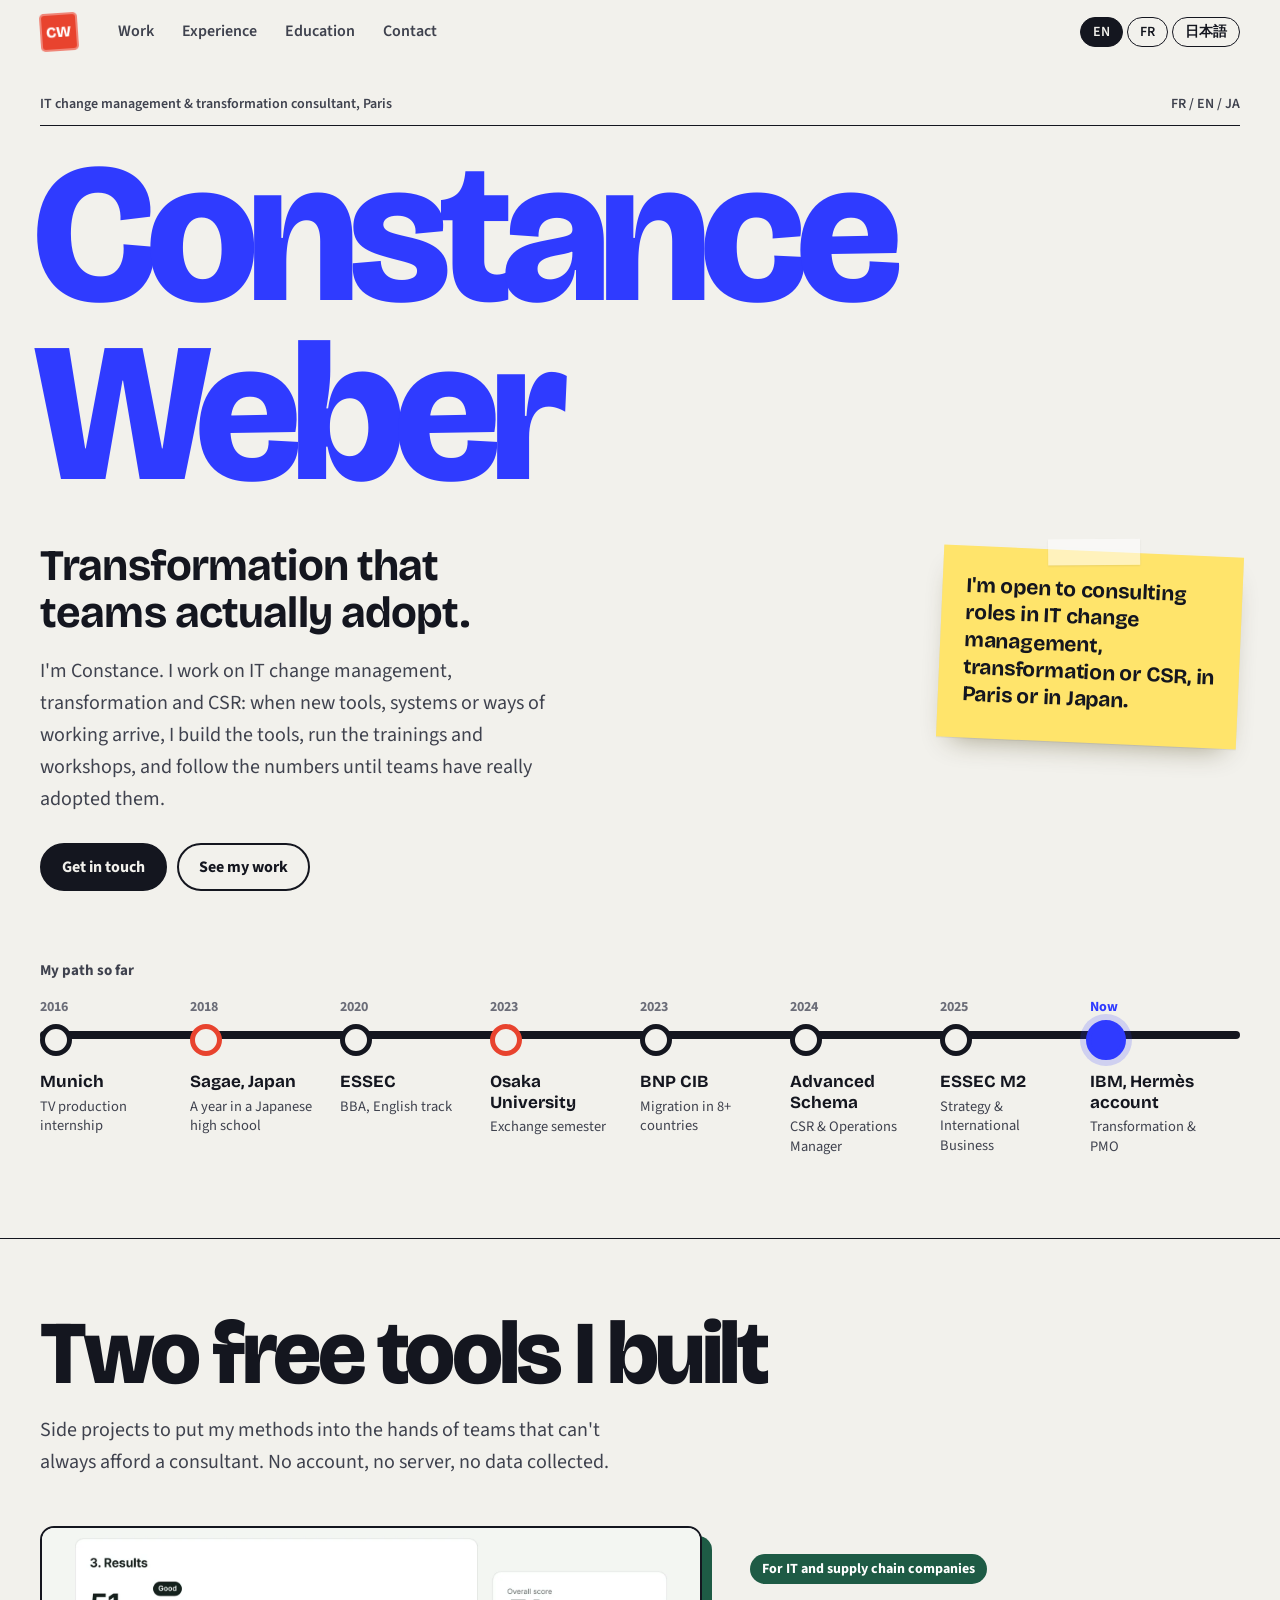
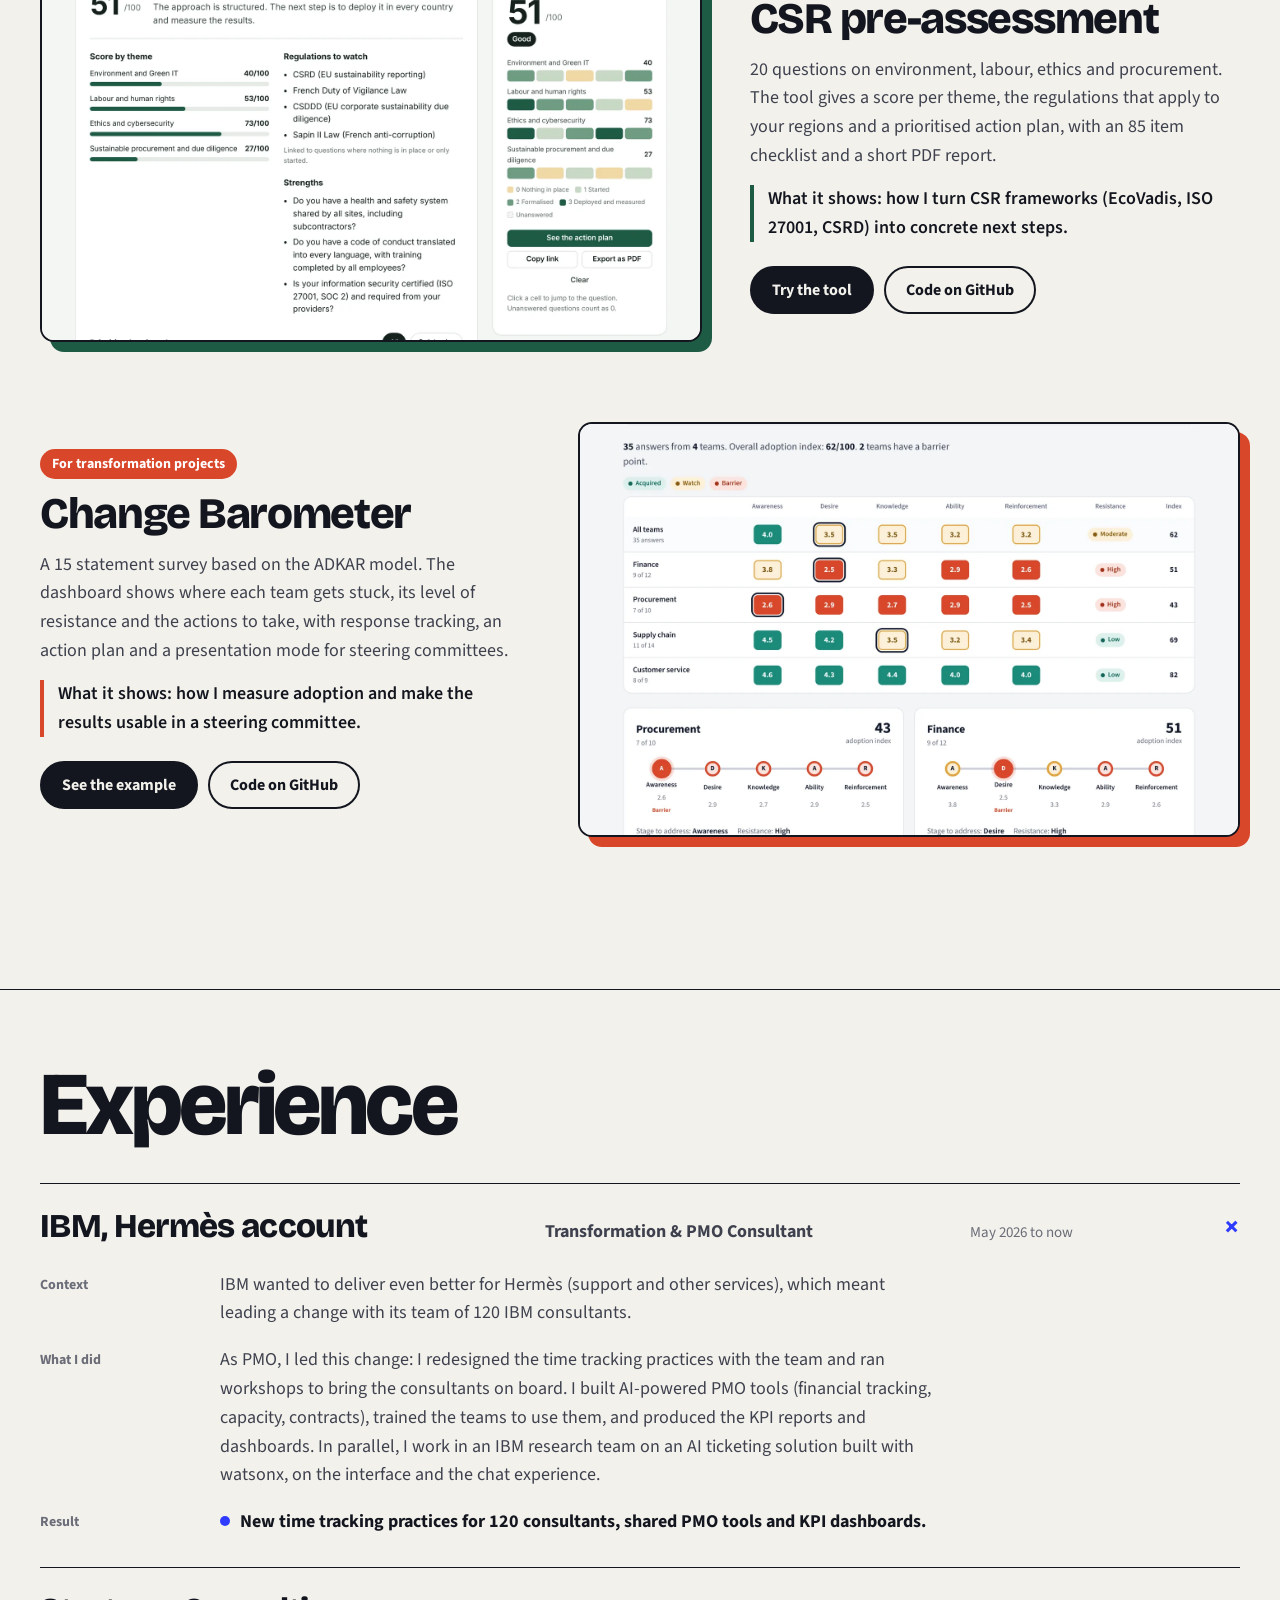
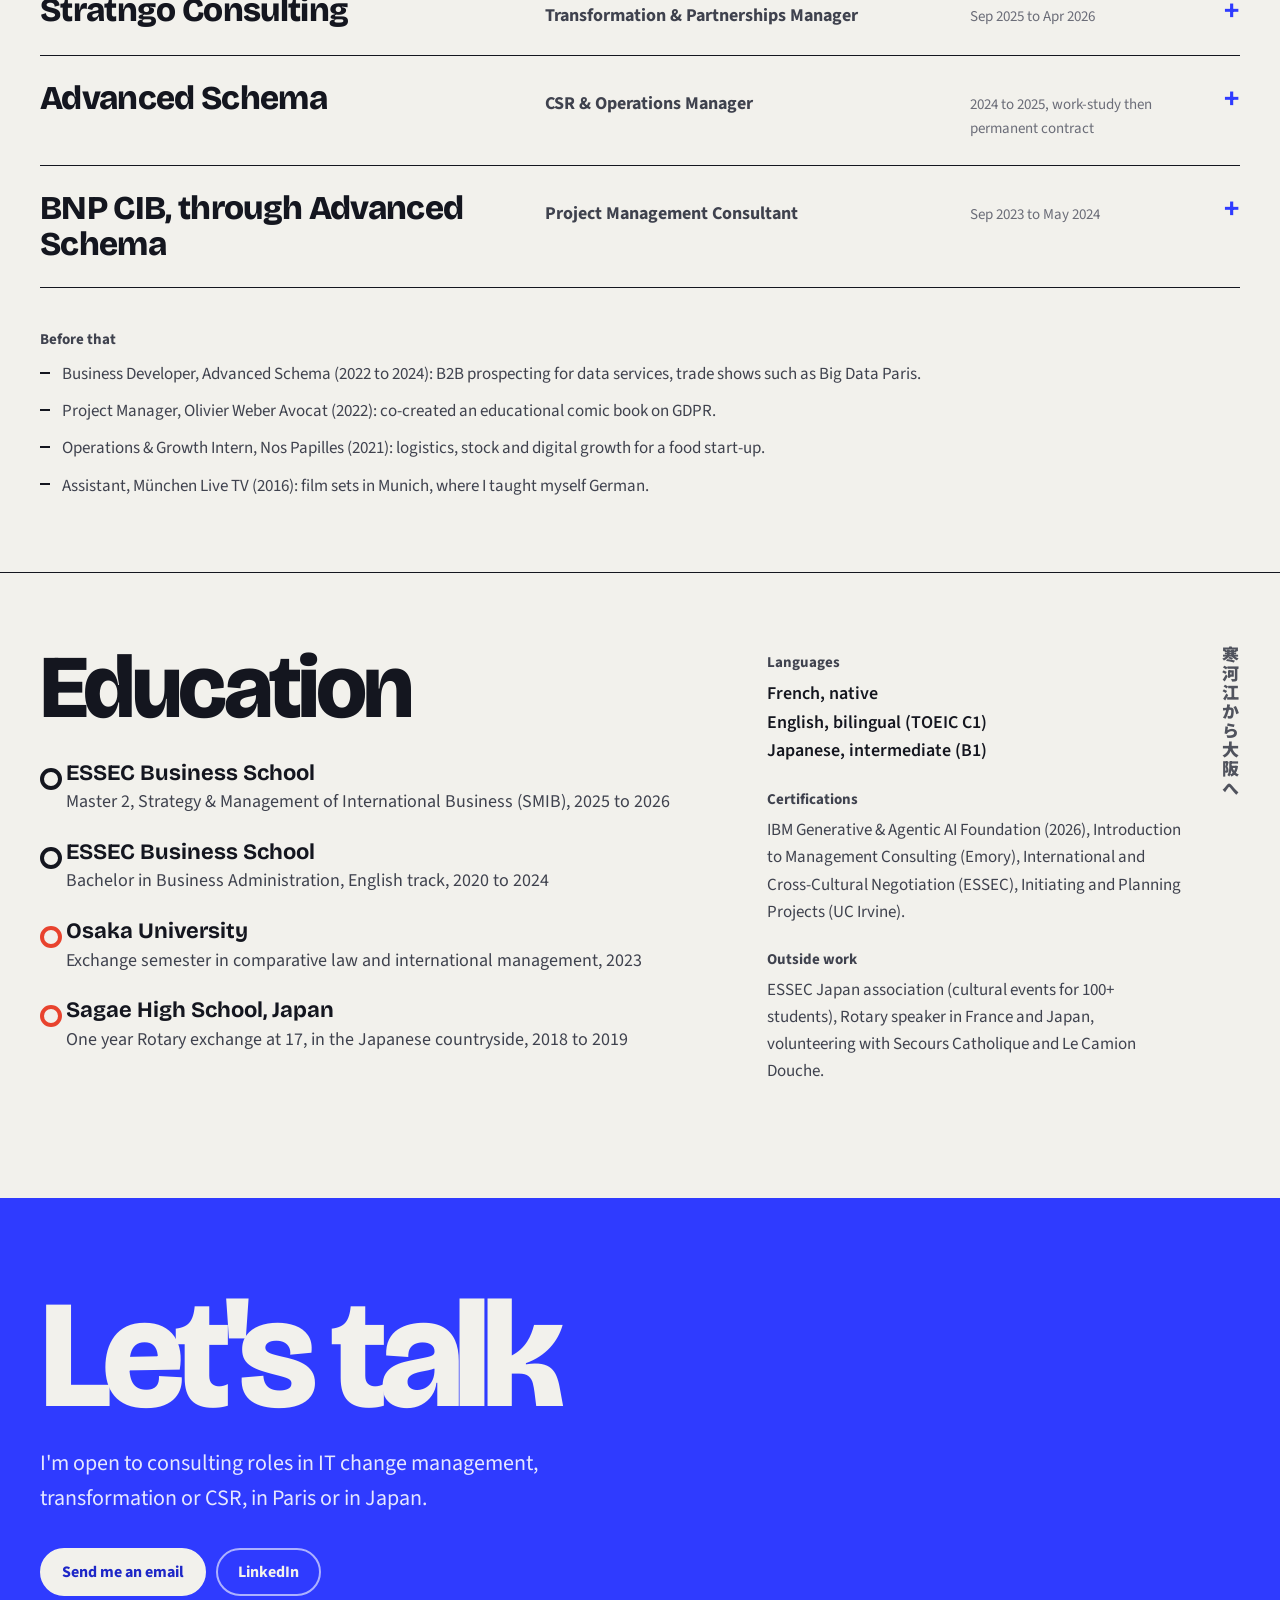
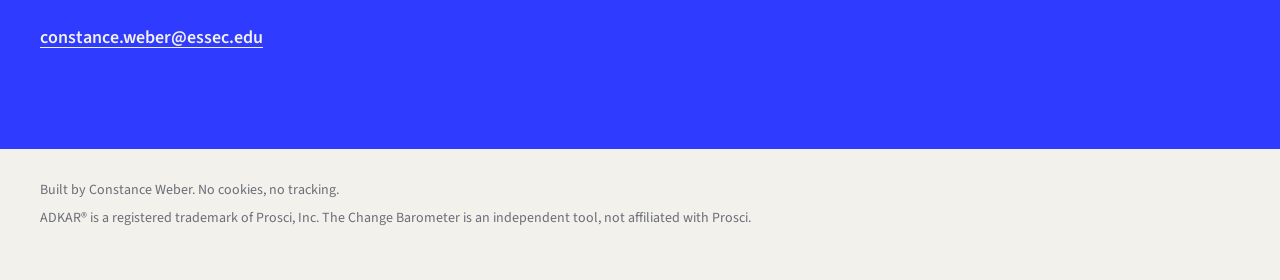
==== commit f3c2b5ae: "Softer wording for the IBM mission context Co-Authored-By: Claude Opus 5.5 <noreply@anthropic.com> C" ====
--- a/index.html
+++ b/index.html
@@ -129,8 +129,8 @@
         <details class="job" open>
           <summary><span class="org" data-k="e1_org">IBM, Hermès account</span><span class="role" data-k="e1_role">Transformation &amp; PMO Consultant</span><span class="dates" data-k="e1_dates">May 2026 to now</span></summary>
           <dl class="case">
-            <div><dt data-k="ctx">Context</dt><dd data-k="e1_ctx">PMO at IBM on the Hermès account (support and other services), working with a team of 120 IBM consultants.</dd></div>
-            <div><dt data-k="did">What I did</dt><dd data-k="e1_did">I changed the team's time tracking practices and ran workshops to bring the consultants on board. I built AI-powered PMO tools (financial tracking, capacity, contracts), trained the teams to use them, and produced the KPI reports and dashboards. In parallel, I work in an IBM research team on an AI ticketing solution built with watsonx, on the interface and the chat experience.</dd></div>
+            <div><dt data-k="ctx">Context</dt><dd data-k="e1_ctx">IBM wanted to deliver even better for Hermès (support and other services), which meant leading a change with its team of 120 IBM consultants.</dd></div>
+            <div><dt data-k="did">What I did</dt><dd data-k="e1_did">As PMO, I led this change: I redesigned the time tracking practices with the team and ran workshops to bring the consultants on board. I built AI-powered PMO tools (financial tracking, capacity, contracts), trained the teams to use them, and produced the KPI reports and dashboards. In parallel, I work in an IBM research team on an AI ticketing solution built with watsonx, on the interface and the chat experience.</dd></div>
             <div><dt data-k="res">Result</dt><dd class="result" data-k="e1_res">New time tracking practices for 120 consultants, shared PMO tools and KPI dashboards.</dd></div>
           </dl>
         </details>
@@ -215,7 +215,7 @@
   </div>
 </footer>
 
-<script src="assets/i18n.js?v=c29bd4ba"></script>
+<script src="assets/i18n.js?v=2ca4df7c"></script>
 <script src="assets/main.js?v=77723b1f"></script>
 </body>
 </html>
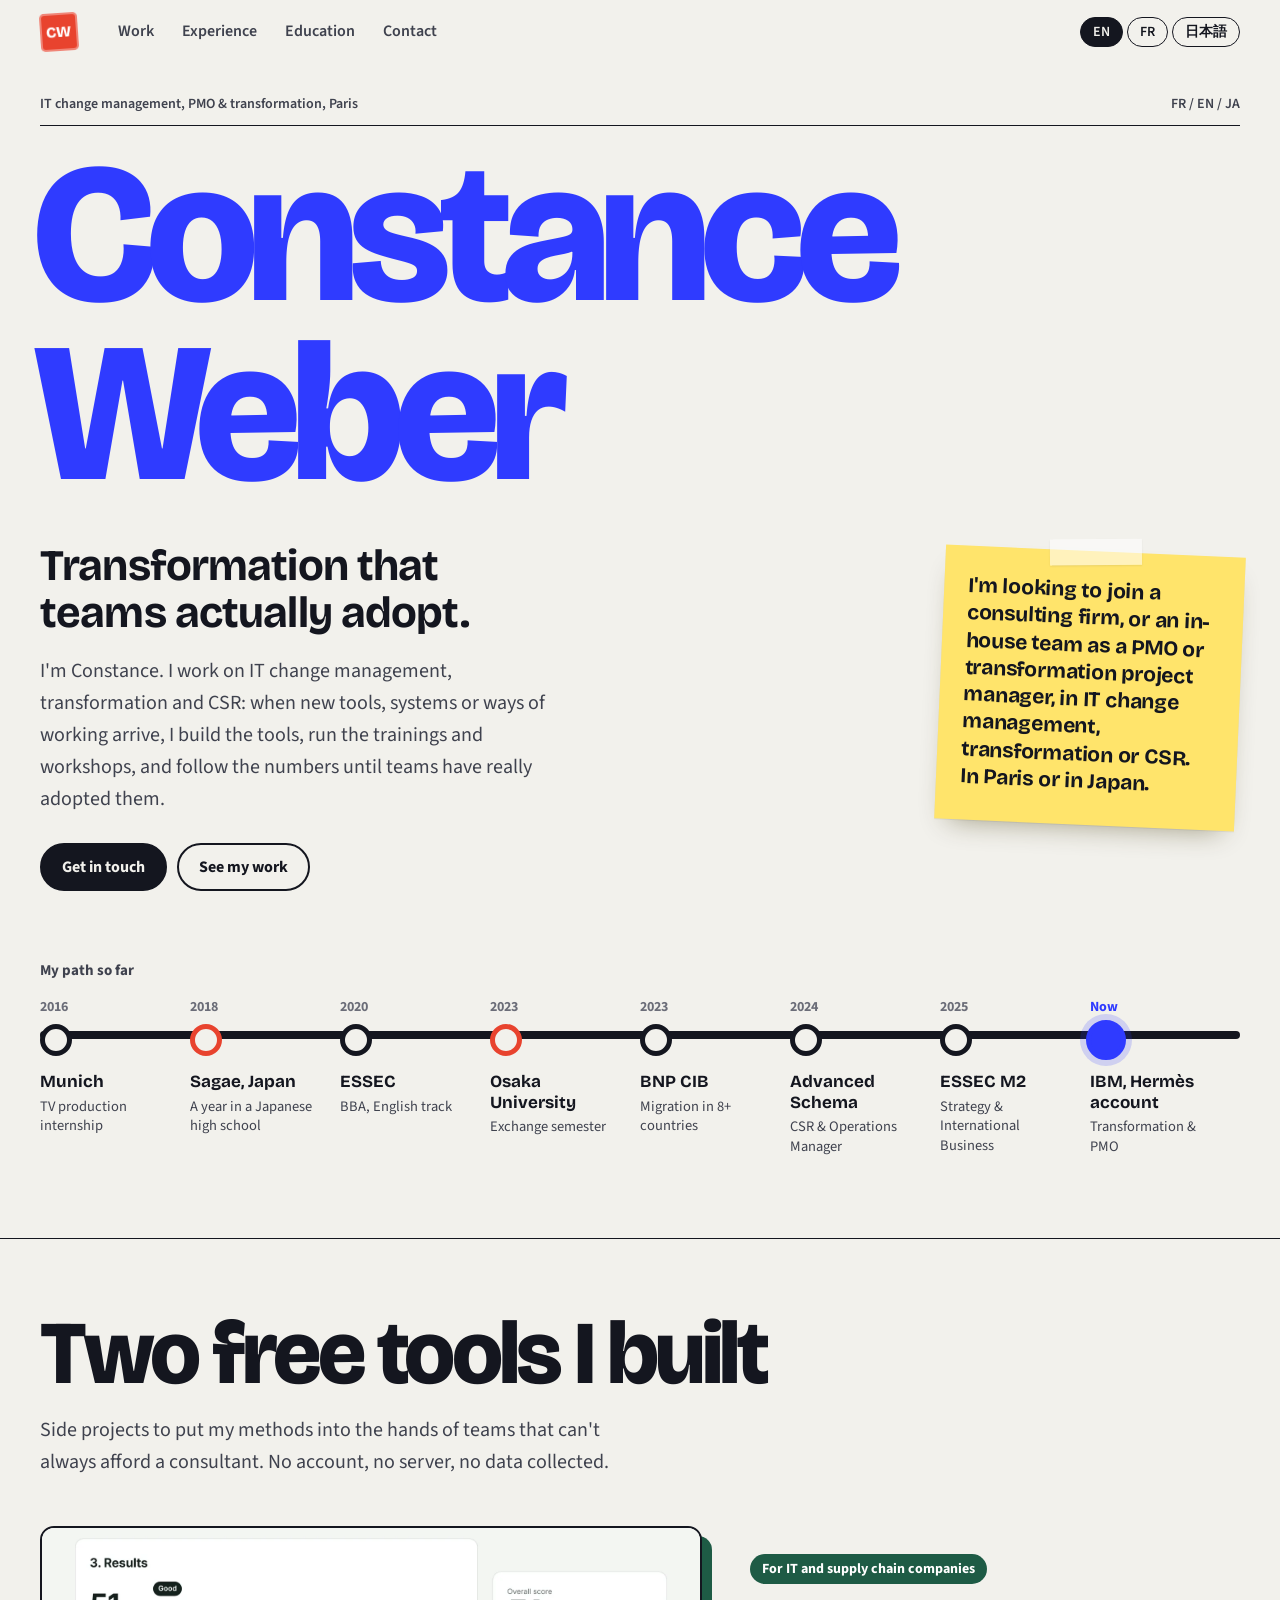
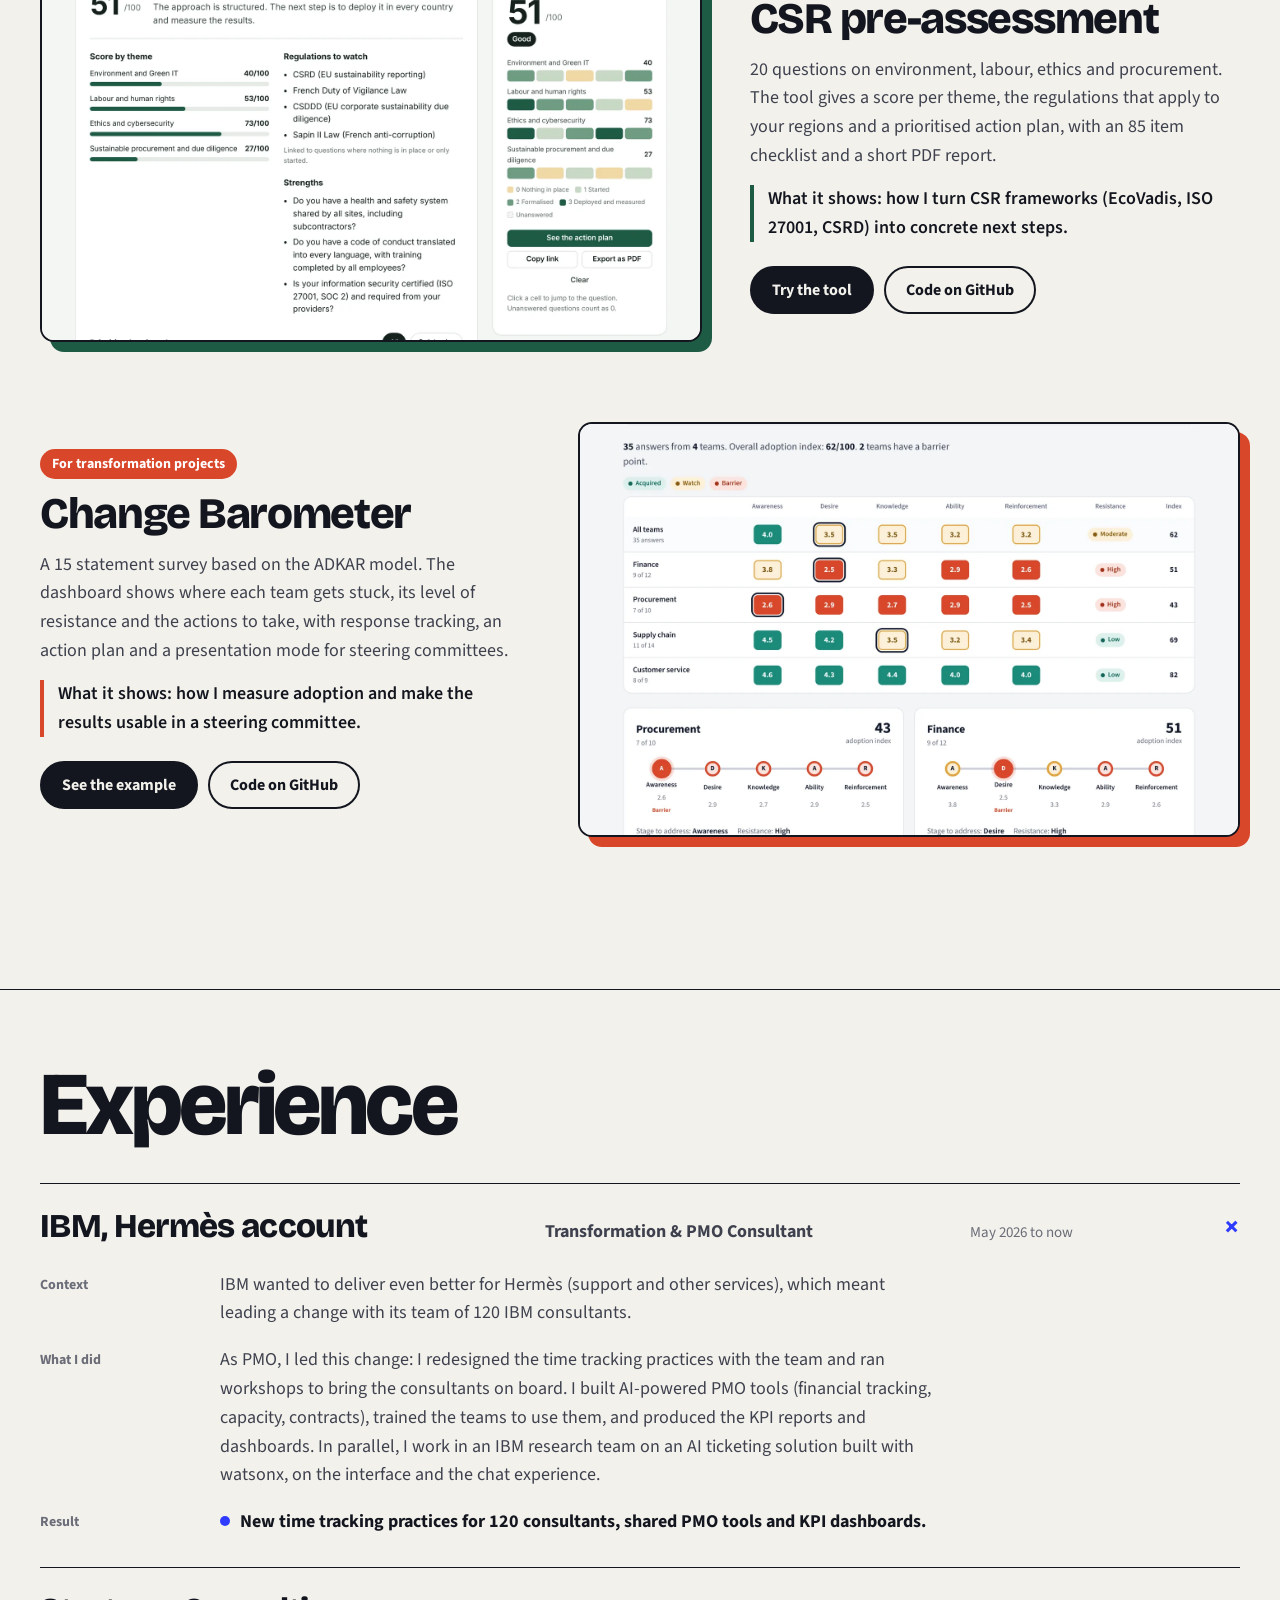
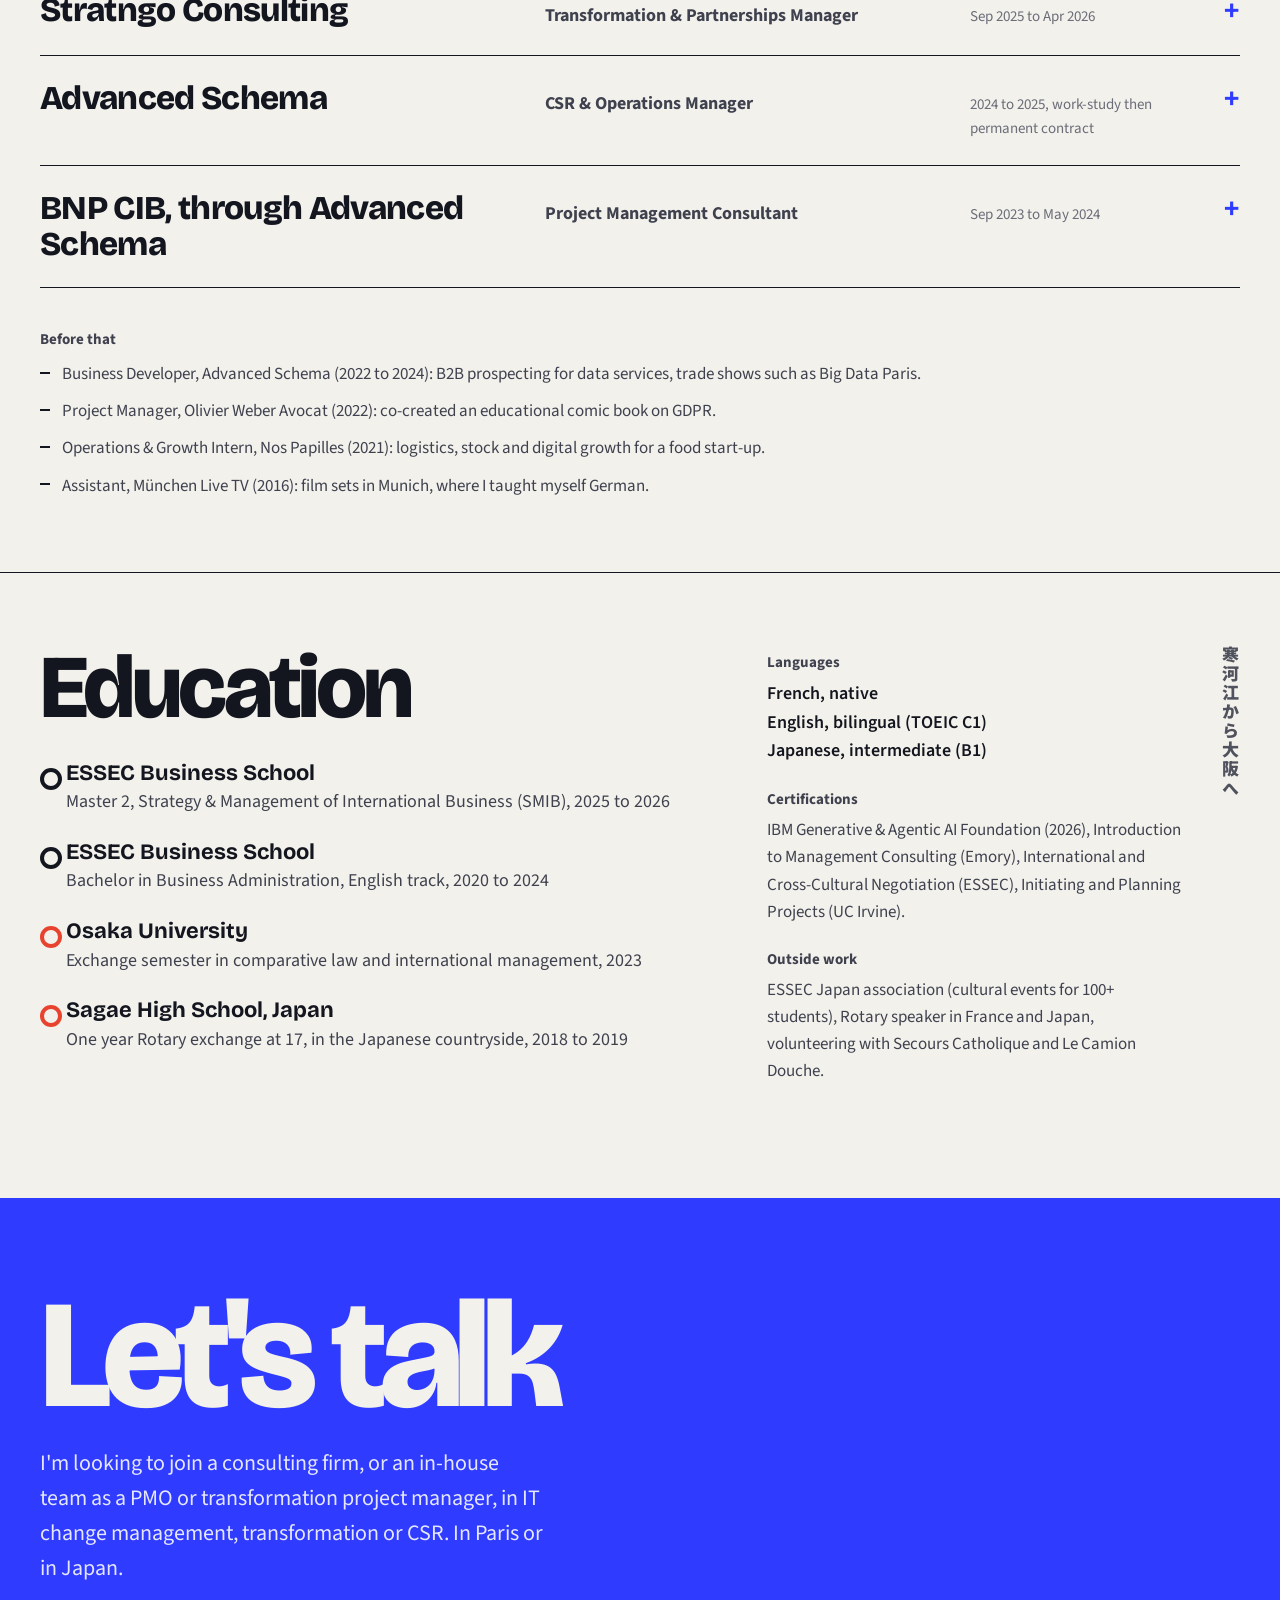
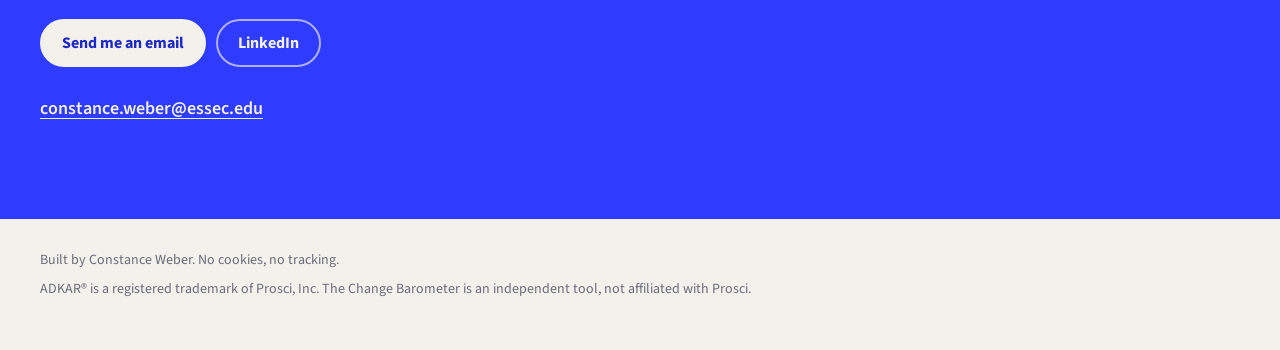
==== commit b92b991e: "Positioning: looking to join a consulting firm or an in-house team as PMO or transformation project " ====
--- a/index.html
+++ b/index.html
@@ -3,11 +3,11 @@
 <head>
 <meta charset="utf-8">
 <meta name="viewport" content="width=device-width, initial-scale=1">
-<title data-k="meta_title">Constance Weber | IT change management &amp; transformation consultant</title>
-<meta name="description" content="Consultant in IT change management, transformation and CSR, based in Paris. ESSEC graduate, French, English and Japanese.">
+<title data-k="meta_title">Constance Weber | IT change management, PMO &amp; transformation</title>
+<meta name="description" content="IT change management, PMO and transformation, based in Paris. ESSEC graduate, French, English and Japanese. Looking to join a consulting firm or an in-house transformation team.">
 <meta property="og:type" content="website">
-<meta property="og:title" content="Constance Weber | IT change management &amp; transformation consultant">
-<meta property="og:description" content="Consultant in IT change management, transformation and CSR, based in Paris. ESSEC graduate, French, English and Japanese.">
+<meta property="og:title" content="Constance Weber | IT change management, PMO &amp; transformation">
+<meta property="og:description" content="IT change management, PMO and transformation, based in Paris. ESSEC graduate, French, English and Japanese. Looking to join a consulting firm or an in-house transformation team.">
 <meta property="og:image" content="https://constanceweber6-alt.github.io/portfolio/assets/img/og.png">
 <meta property="og:url" content="https://constanceweber6-alt.github.io/portfolio/">
 <meta name="twitter:card" content="summary_large_image">
@@ -41,7 +41,7 @@
   <section class="hero" id="top">
     <div class="wrap">
       <div class="hero-meta">
-        <span data-k="hero_role">IT change management &amp; transformation consultant, Paris</span>
+        <span data-k="hero_role">IT change management, PMO &amp; transformation, Paris</span>
         <span>FR / EN / JA</span>
       </div>
       <h1 class="giant" aria-label="Constance Weber">
@@ -59,7 +59,7 @@
           </div>
         </div>
         <aside class="postit" aria-hidden="true">
-          <span data-k="contact_lead">I'm open to consulting roles in IT change management, transformation or CSR, in Paris or in Japan.</span>
+          <span data-k="contact_lead">I'm looking to join a consulting firm, or an in-house team as a PMO or transformation project manager, in IT change management, transformation or CSR. In Paris or in Japan.</span>
         </aside>
       </div>
     </div>
@@ -197,7 +197,7 @@
   <section class="contact" id="contact">
     <div class="wrap">
       <h2 class="giant giant-contact" data-k="contact_title">Let's talk</h2>
-      <p class="contact-lead" data-k="contact_lead">I'm open to consulting roles in IT change management, transformation or CSR, in Paris or in Japan.</p>
+      <p class="contact-lead" data-k="contact_lead">I'm looking to join a consulting firm, or an in-house team as a PMO or transformation project manager, in IT change management, transformation or CSR. In Paris or in Japan.</p>
       <div class="ctas">
         <a class="btn btn-paper" href="mailto:constance.weber@essec.edu" data-k="contact_mail">Send me an email</a>
         <a class="btn btn-ghost" href="https://www.linkedin.com/in/constance-weber/" target="_blank" rel="noopener" data-k="contact_li">LinkedIn</a>
@@ -215,7 +215,7 @@
   </div>
 </footer>
 
-<script src="assets/i18n.js?v=2ca4df7c"></script>
+<script src="assets/i18n.js?v=bf926e2c"></script>
 <script src="assets/main.js?v=77723b1f"></script>
 </body>
 </html>
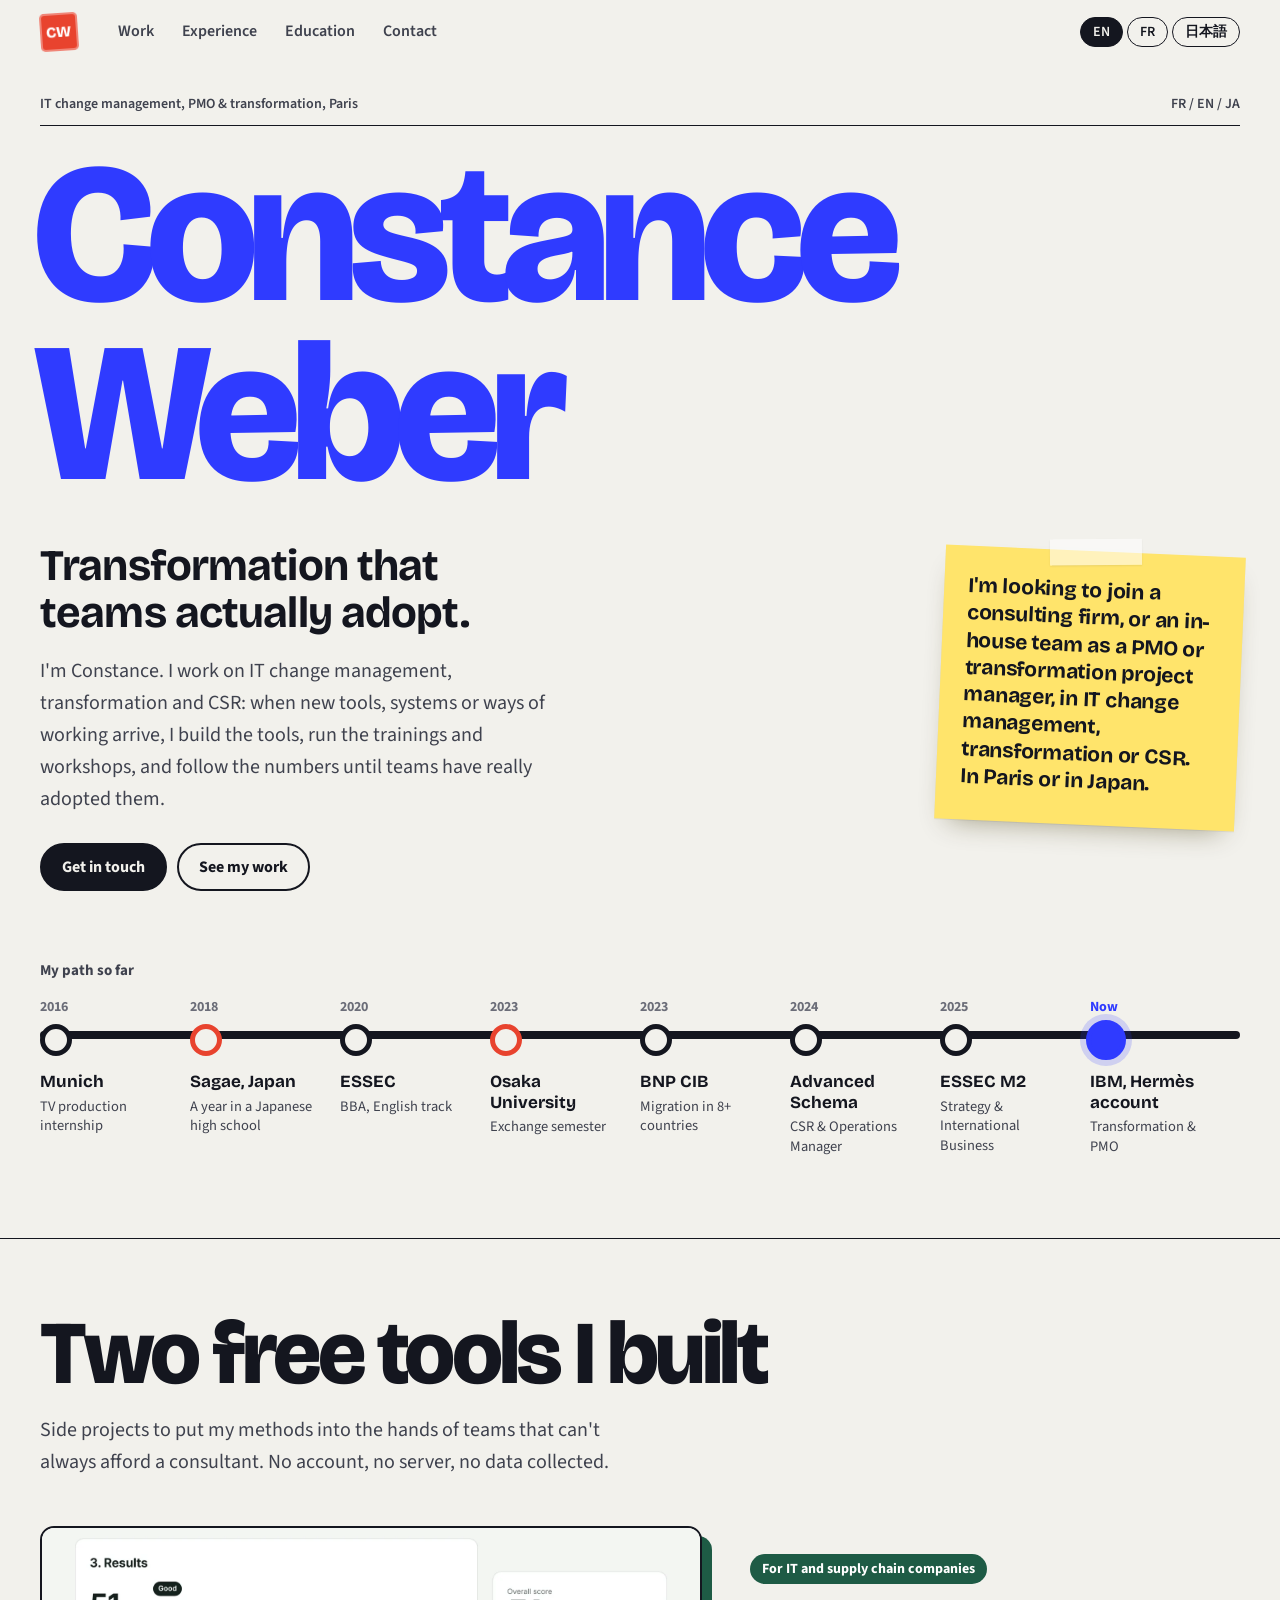
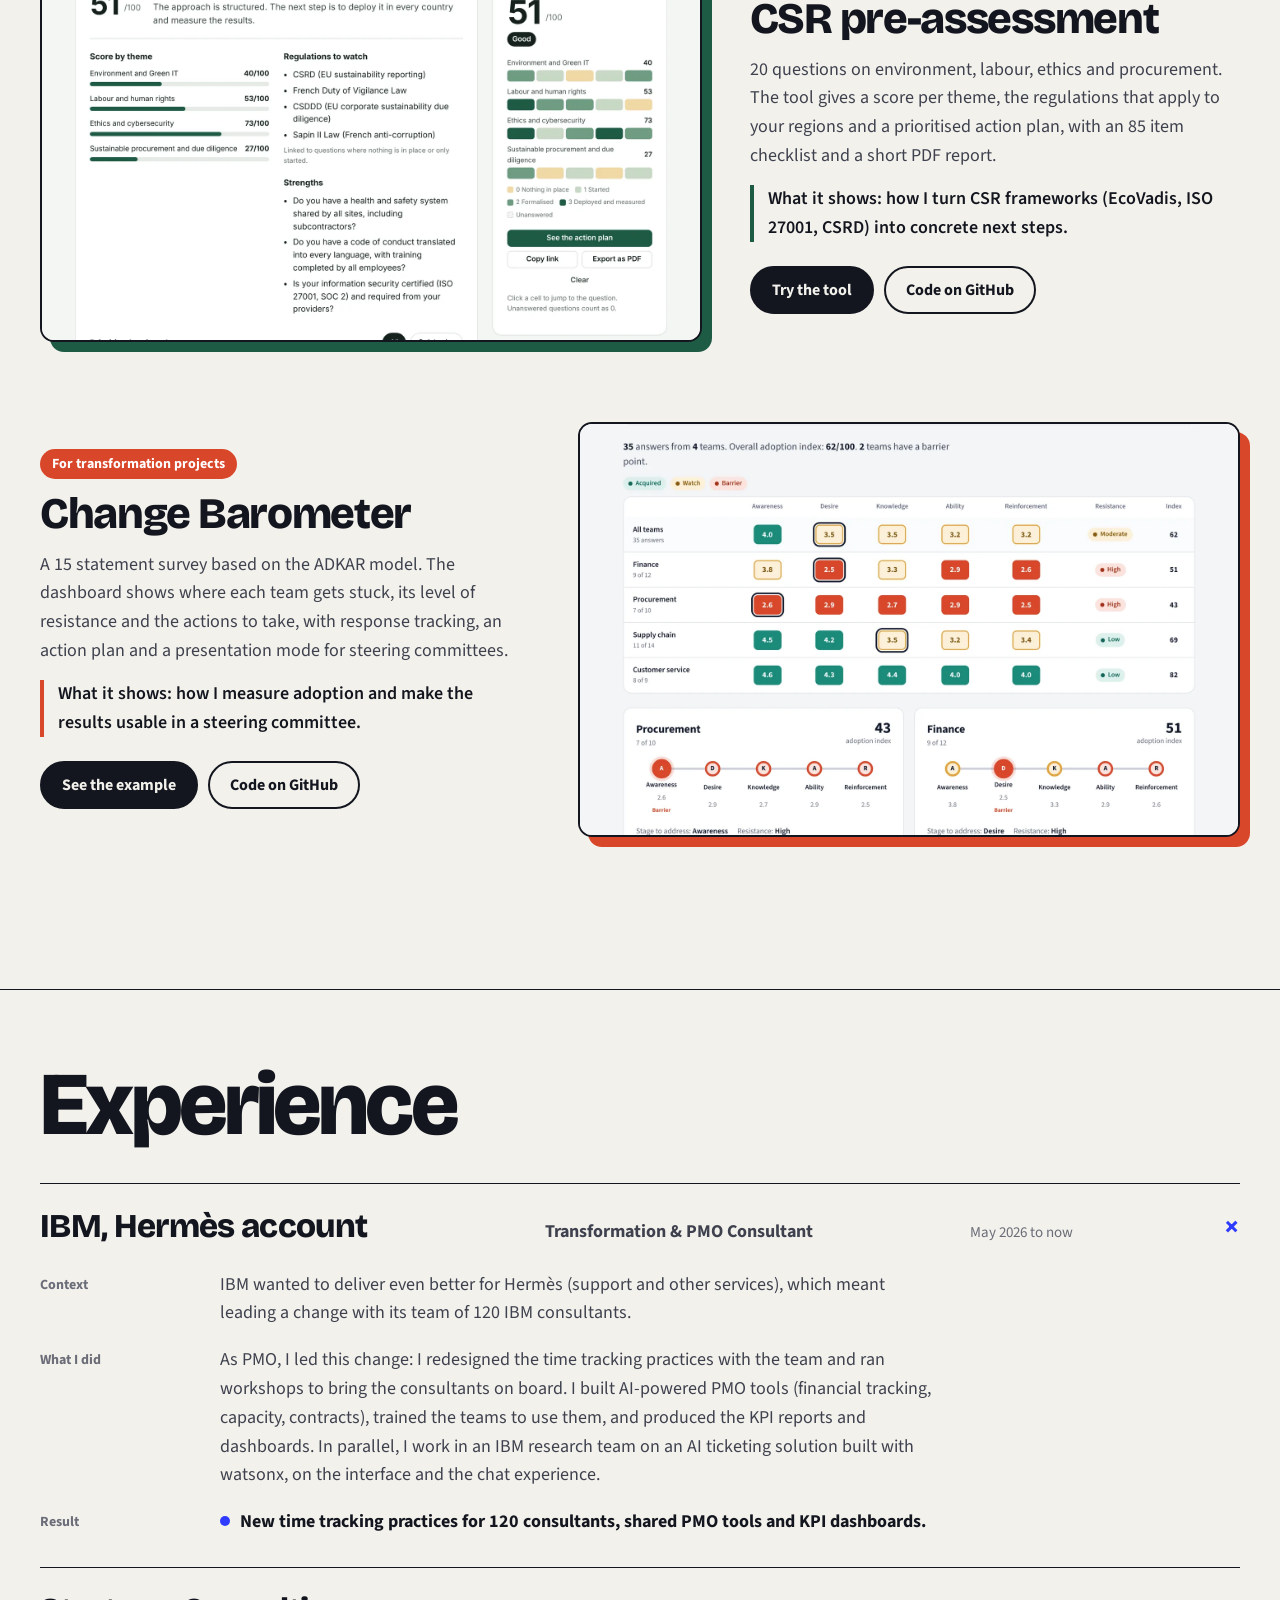
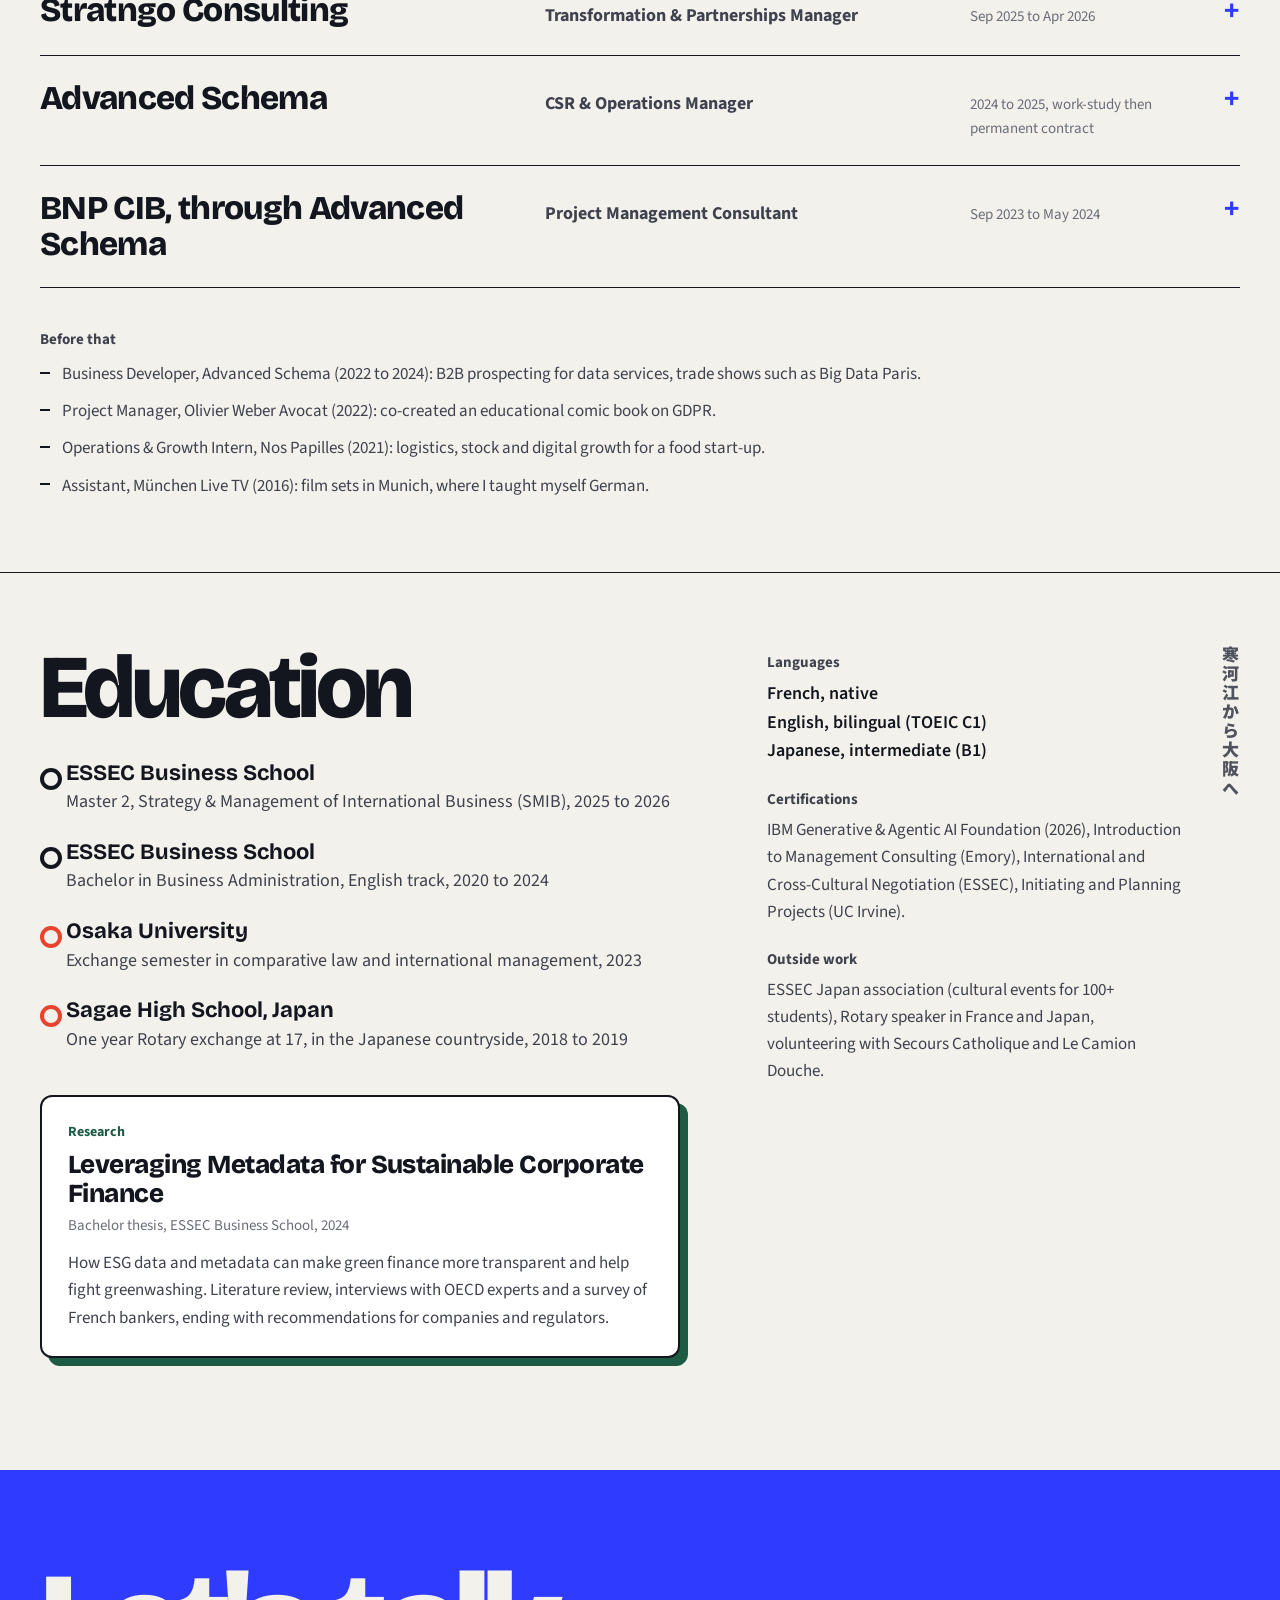
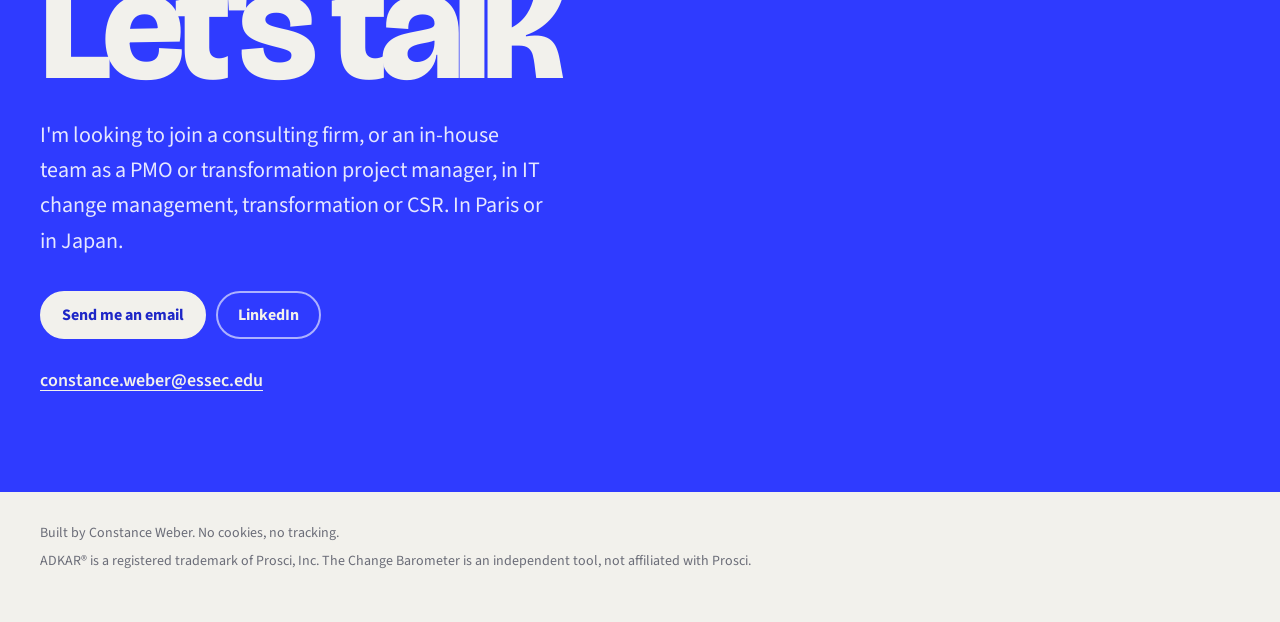
==== commit 76edfdce: "Add the bachelor thesis card Co-Authored-By: Claude Opus 5.5 <noreply@anthropic.com> Claude-Session:" ====
--- a/index.html
+++ b/index.html
@@ -15,7 +15,7 @@
 <link rel="preconnect" href="https://fonts.googleapis.com">
 <link rel="preconnect" href="https://fonts.gstatic.com" crossorigin>
 <link href="https://fonts.googleapis.com/css2?family=Bricolage+Grotesque:opsz,wght@12..96,500;12..96,700;12..96,800&family=Noto+Sans+JP:wght@400;500;700;900&family=Source+Sans+3:wght@400;600;700&display=swap" rel="stylesheet">
-<link rel="stylesheet" href="assets/style.css?v=471cda0e">
+<link rel="stylesheet" href="assets/style.css?v=0dc2d779">
 </head>
 <body>
 <a class="skip" href="#main">Skip to content</a>
@@ -177,6 +177,12 @@
           <li class="jp"><b data-k="edu3">Osaka University</b><span data-k="edu3_sub">Exchange semester in comparative law and international management, 2023</span></li>
           <li class="jp"><b data-k="edu4">Sagae High School, Japan</b><span data-k="edu4_sub">One year Rotary exchange at 17, in the Japanese countryside, 2018 to 2019</span></li>
         </ul>
+        <div class="thesis">
+          <p class="thesis-label" data-k="thesis_label">Research</p>
+          <p class="thesis-title" lang="en">Leveraging Metadata for Sustainable Corporate Finance</p>
+          <p class="thesis-meta" data-k="thesis_meta">Bachelor thesis, ESSEC Business School, 2024</p>
+          <p data-k="thesis_text">How ESG data and metadata can make green finance more transparent and help fight greenwashing. Literature review, interviews with OECD experts and a survey of French bankers, ending with recommendations for companies and regulators.</p>
+        </div>
       </div>
       <div class="side">
         <p class="vertical" lang="ja" aria-hidden="true">寒河江から大阪へ</p>
@@ -215,7 +221,7 @@
   </div>
 </footer>
 
-<script src="assets/i18n.js?v=bf926e2c"></script>
+<script src="assets/i18n.js?v=55097a88"></script>
 <script src="assets/main.js?v=77723b1f"></script>
 </body>
 </html>
--- a/assets/style.css
+++ b/assets/style.css
@@ -148,6 +148,13 @@
 .vertical { position: absolute; right: 0; top: 0; writing-mode: vertical-rl; font: 900 30px/1 var(--jp); color: var(--red); letter-spacing: .12em; margin: 0 !important; opacity: .9; }
 .side > :not(.vertical) { margin-right: 56px; }
 
+/* Thesis: an index card pinned under the schools */
+.thesis { margin-top: 40px; background: var(--surface); border: 2px solid var(--ink); border-radius: 12px; padding: 24px 26px; box-shadow: 8px 8px 0 var(--pine); max-width: 640px; }
+.thesis p { margin: 0; color: var(--ink-2); font-size: 17px; }
+.thesis .thesis-label { font-weight: 700; font-size: 14px; color: var(--pine); margin-bottom: 8px; }
+.thesis .thesis-title { font: 800 26px/1.1 var(--display); letter-spacing: -0.02em; color: var(--ink); margin-bottom: 6px; }
+.thesis .thesis-meta { font-size: 15px; color: var(--muted); margin-bottom: 12px; }
+
 /* Contact */
 .contact { background: var(--blue); color: var(--paper); padding: 88px 0 96px; margin-top: 40px; }
 .giant-contact { color: var(--paper); margin: 0 0 22px; font-size: clamp(60px, 12vw, 180px); line-height: .9; }
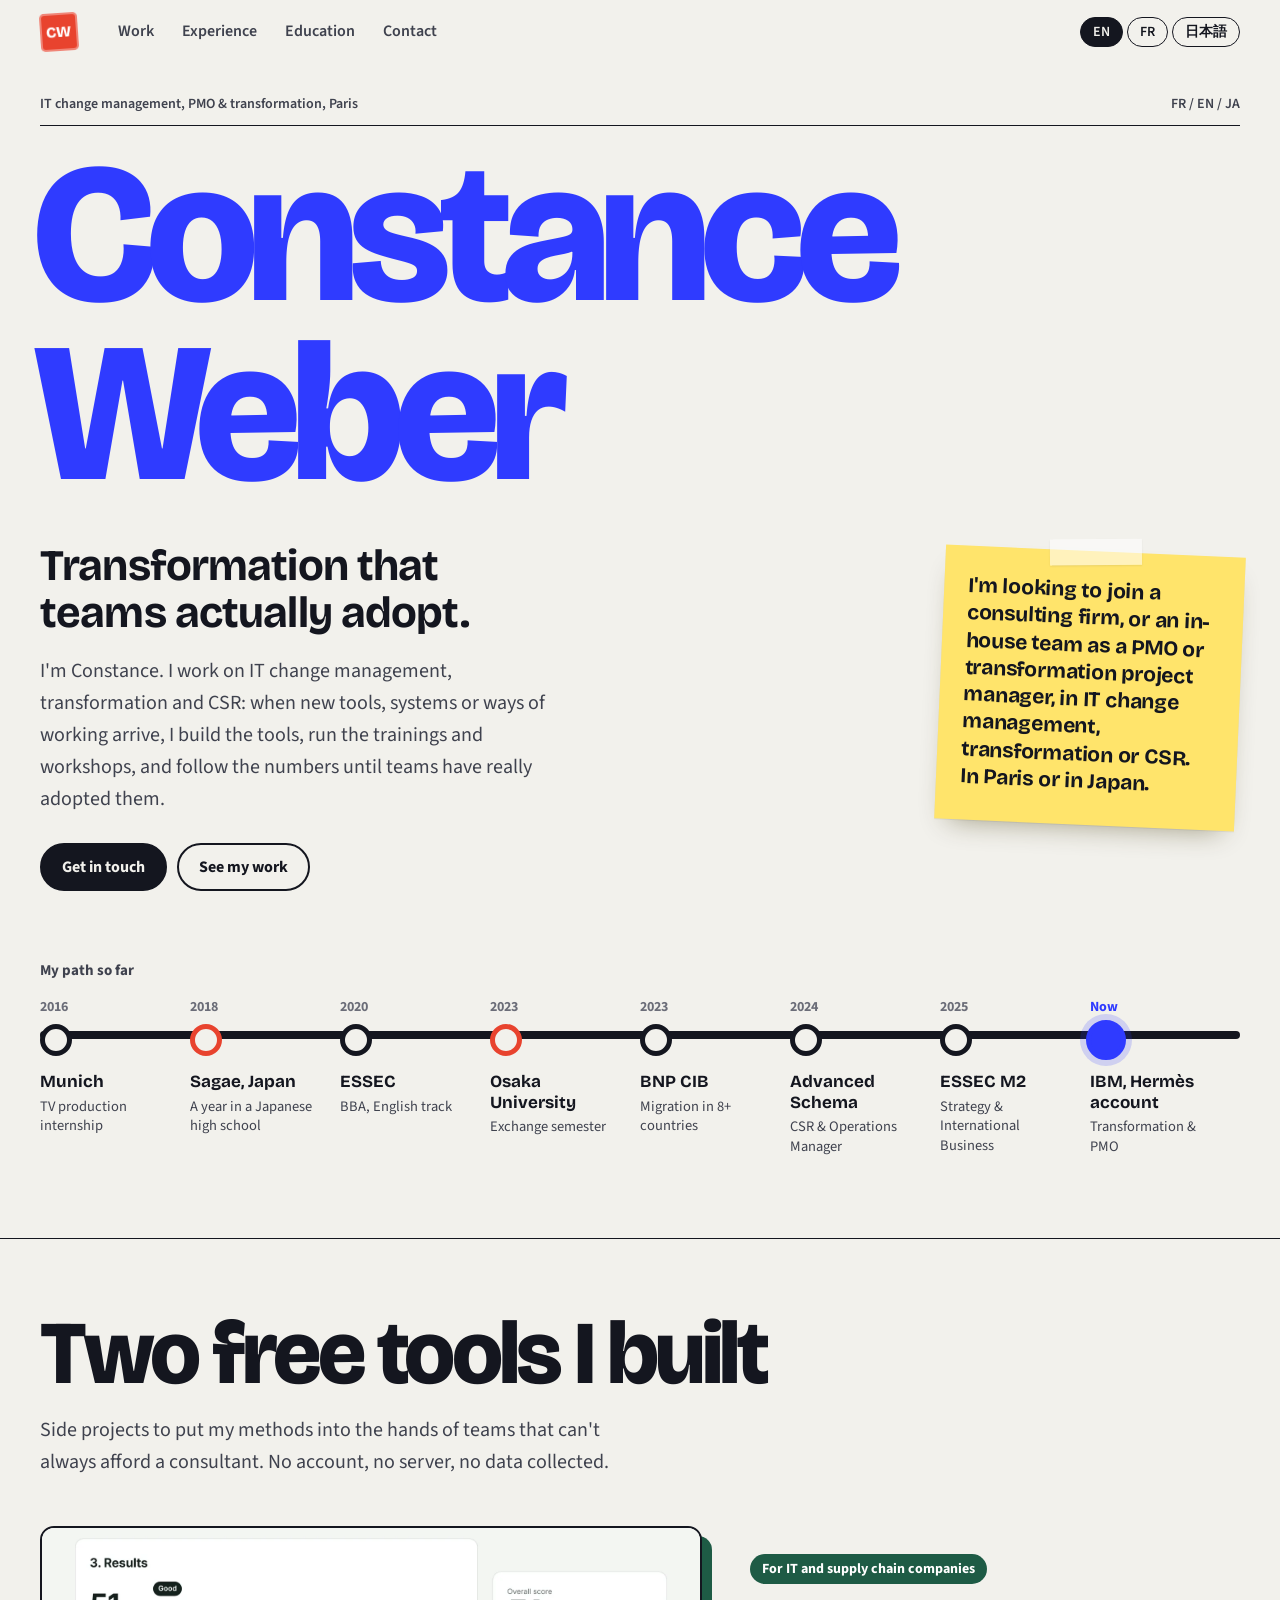
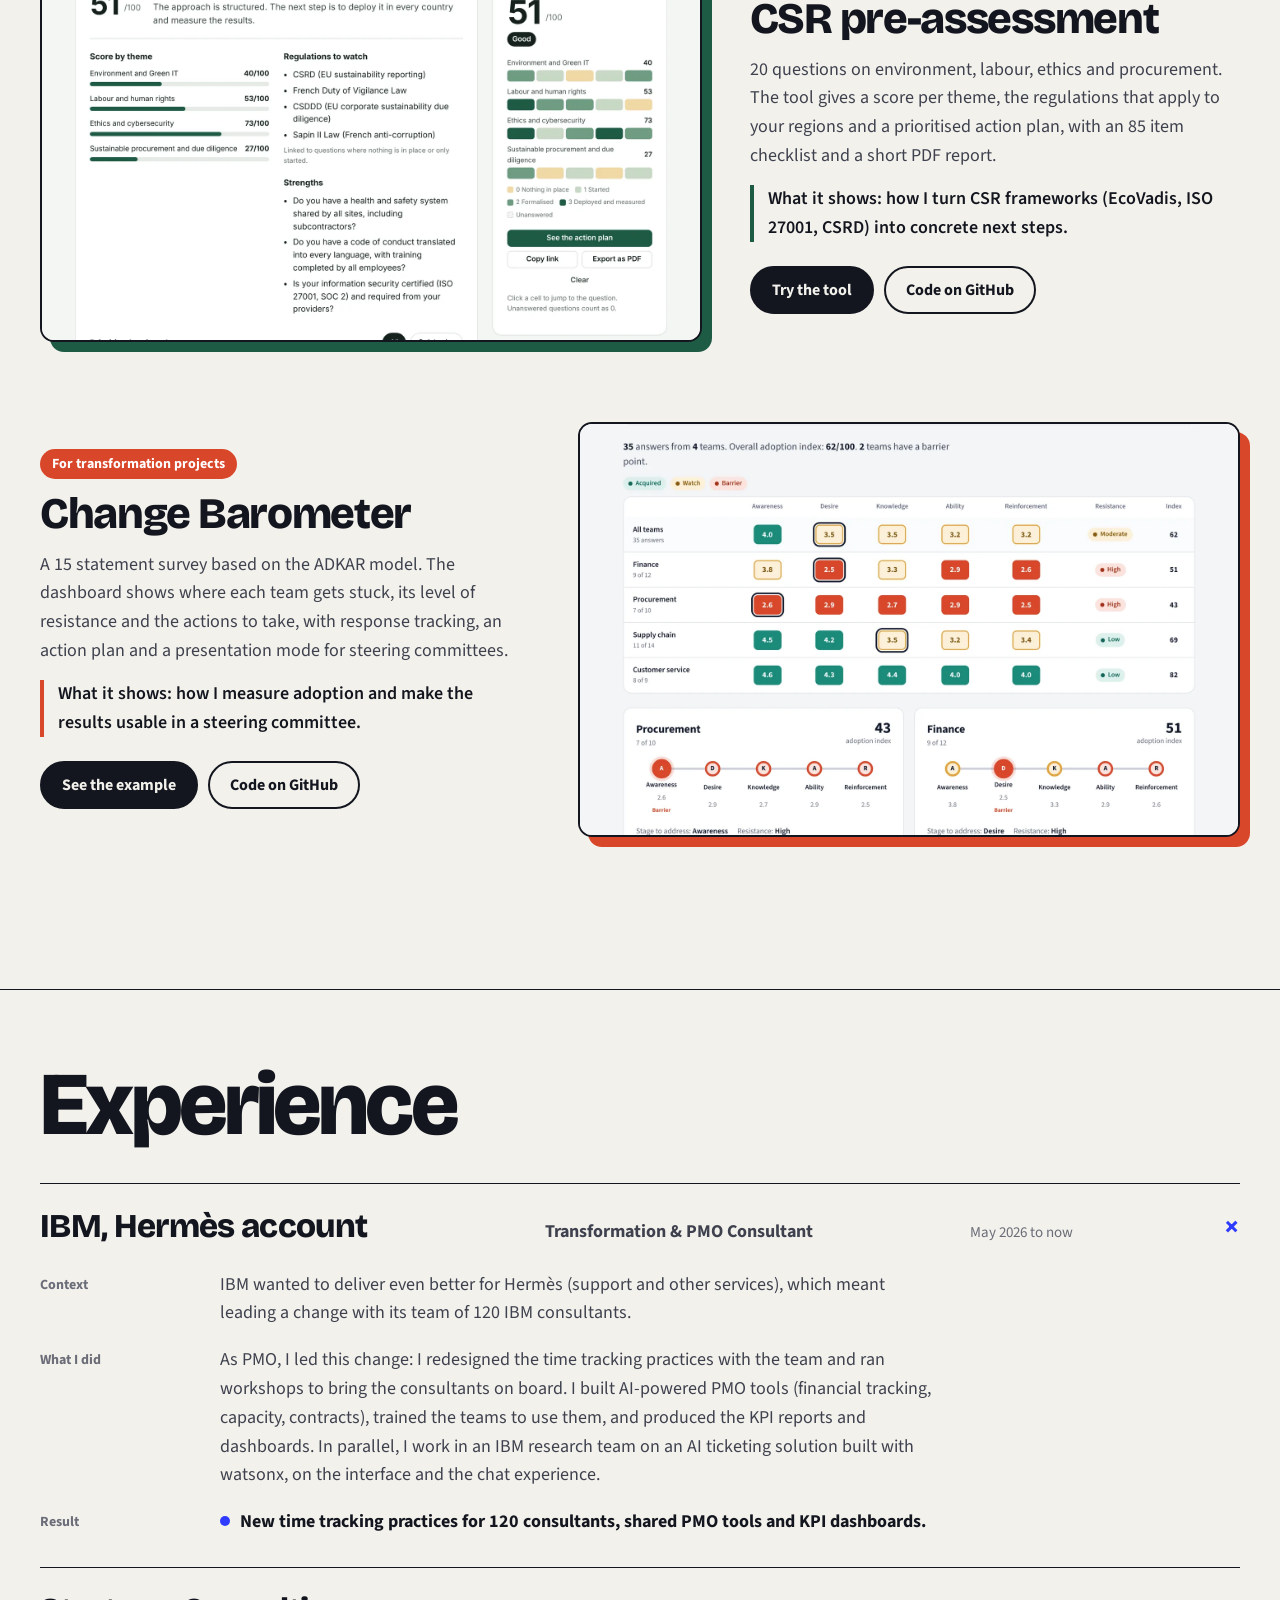
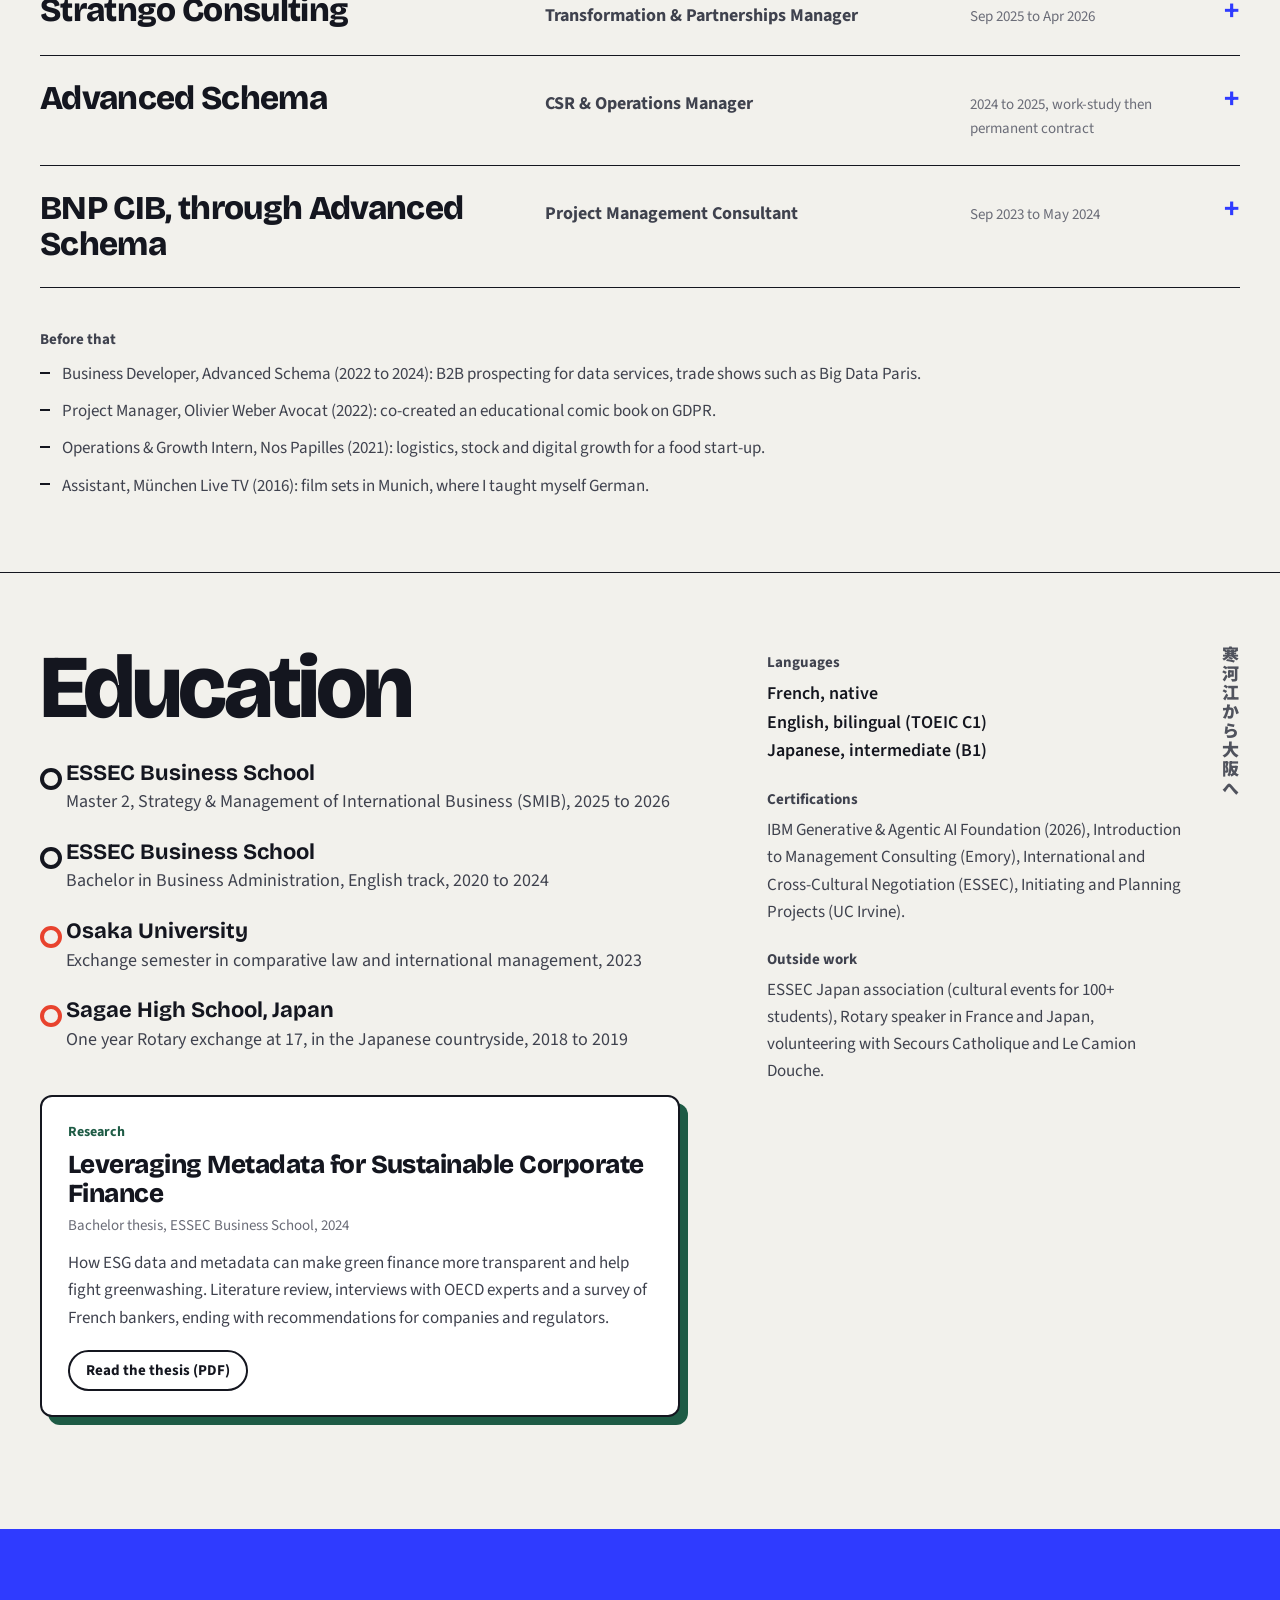
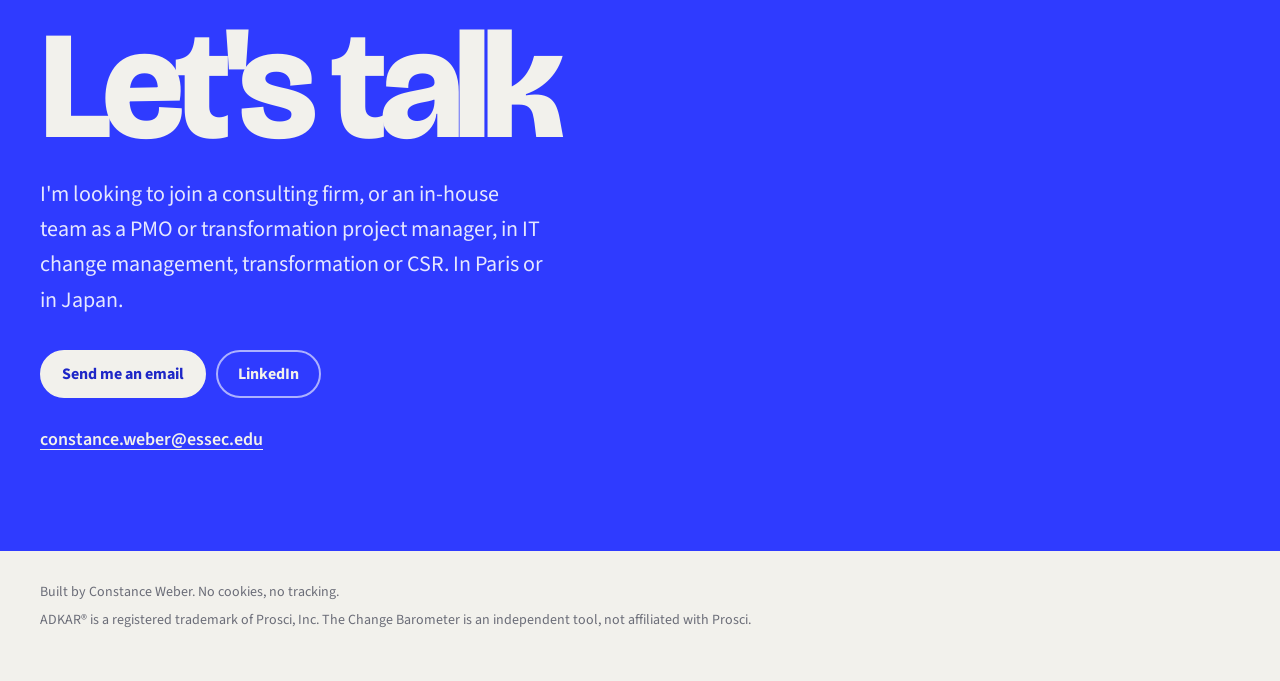
==== commit cda5b555: "Add the thesis PDF with a download button Co-Authored-By: Claude Opus 5.5 <noreply@anthropic.com> Cl" ====
--- a/index.html
+++ b/index.html
@@ -15,7 +15,7 @@
 <link rel="preconnect" href="https://fonts.googleapis.com">
 <link rel="preconnect" href="https://fonts.gstatic.com" crossorigin>
 <link href="https://fonts.googleapis.com/css2?family=Bricolage+Grotesque:opsz,wght@12..96,500;12..96,700;12..96,800&family=Noto+Sans+JP:wght@400;500;700;900&family=Source+Sans+3:wght@400;600;700&display=swap" rel="stylesheet">
-<link rel="stylesheet" href="assets/style.css?v=0dc2d779">
+<link rel="stylesheet" href="assets/style.css?v=94b68cc5">
 </head>
 <body>
 <a class="skip" href="#main">Skip to content</a>
@@ -182,6 +182,7 @@
           <p class="thesis-title" lang="en">Leveraging Metadata for Sustainable Corporate Finance</p>
           <p class="thesis-meta" data-k="thesis_meta">Bachelor thesis, ESSEC Business School, 2024</p>
           <p data-k="thesis_text">How ESG data and metadata can make green finance more transparent and help fight greenwashing. Literature review, interviews with OECD experts and a survey of French bankers, ending with recommendations for companies and regulators.</p>
+          <a class="btn btn-line thesis-btn" href="docs/Constance_Weber_Thesis_Metadata_Sustainable_Finance_2024.pdf" target="_blank" rel="noopener" data-k="thesis_pdf">Read the thesis (PDF)</a>
         </div>
       </div>
       <div class="side">
@@ -221,7 +222,7 @@
   </div>
 </footer>
 
-<script src="assets/i18n.js?v=55097a88"></script>
+<script src="assets/i18n.js?v=0e33edf3"></script>
 <script src="assets/main.js?v=77723b1f"></script>
 </body>
 </html>
--- a/assets/style.css
+++ b/assets/style.css
@@ -153,6 +153,7 @@
 .thesis p { margin: 0; color: var(--ink-2); font-size: 17px; }
 .thesis .thesis-label { font-weight: 700; font-size: 14px; color: var(--pine); margin-bottom: 8px; }
 .thesis .thesis-title { font: 800 26px/1.1 var(--display); letter-spacing: -0.02em; color: var(--ink); margin-bottom: 6px; }
+.thesis .thesis-btn { margin-top: 18px; padding: 11px 16px; font-size: 15px; }
 .thesis .thesis-meta { font-size: 15px; color: var(--muted); margin-bottom: 12px; }
 
 /* Contact */
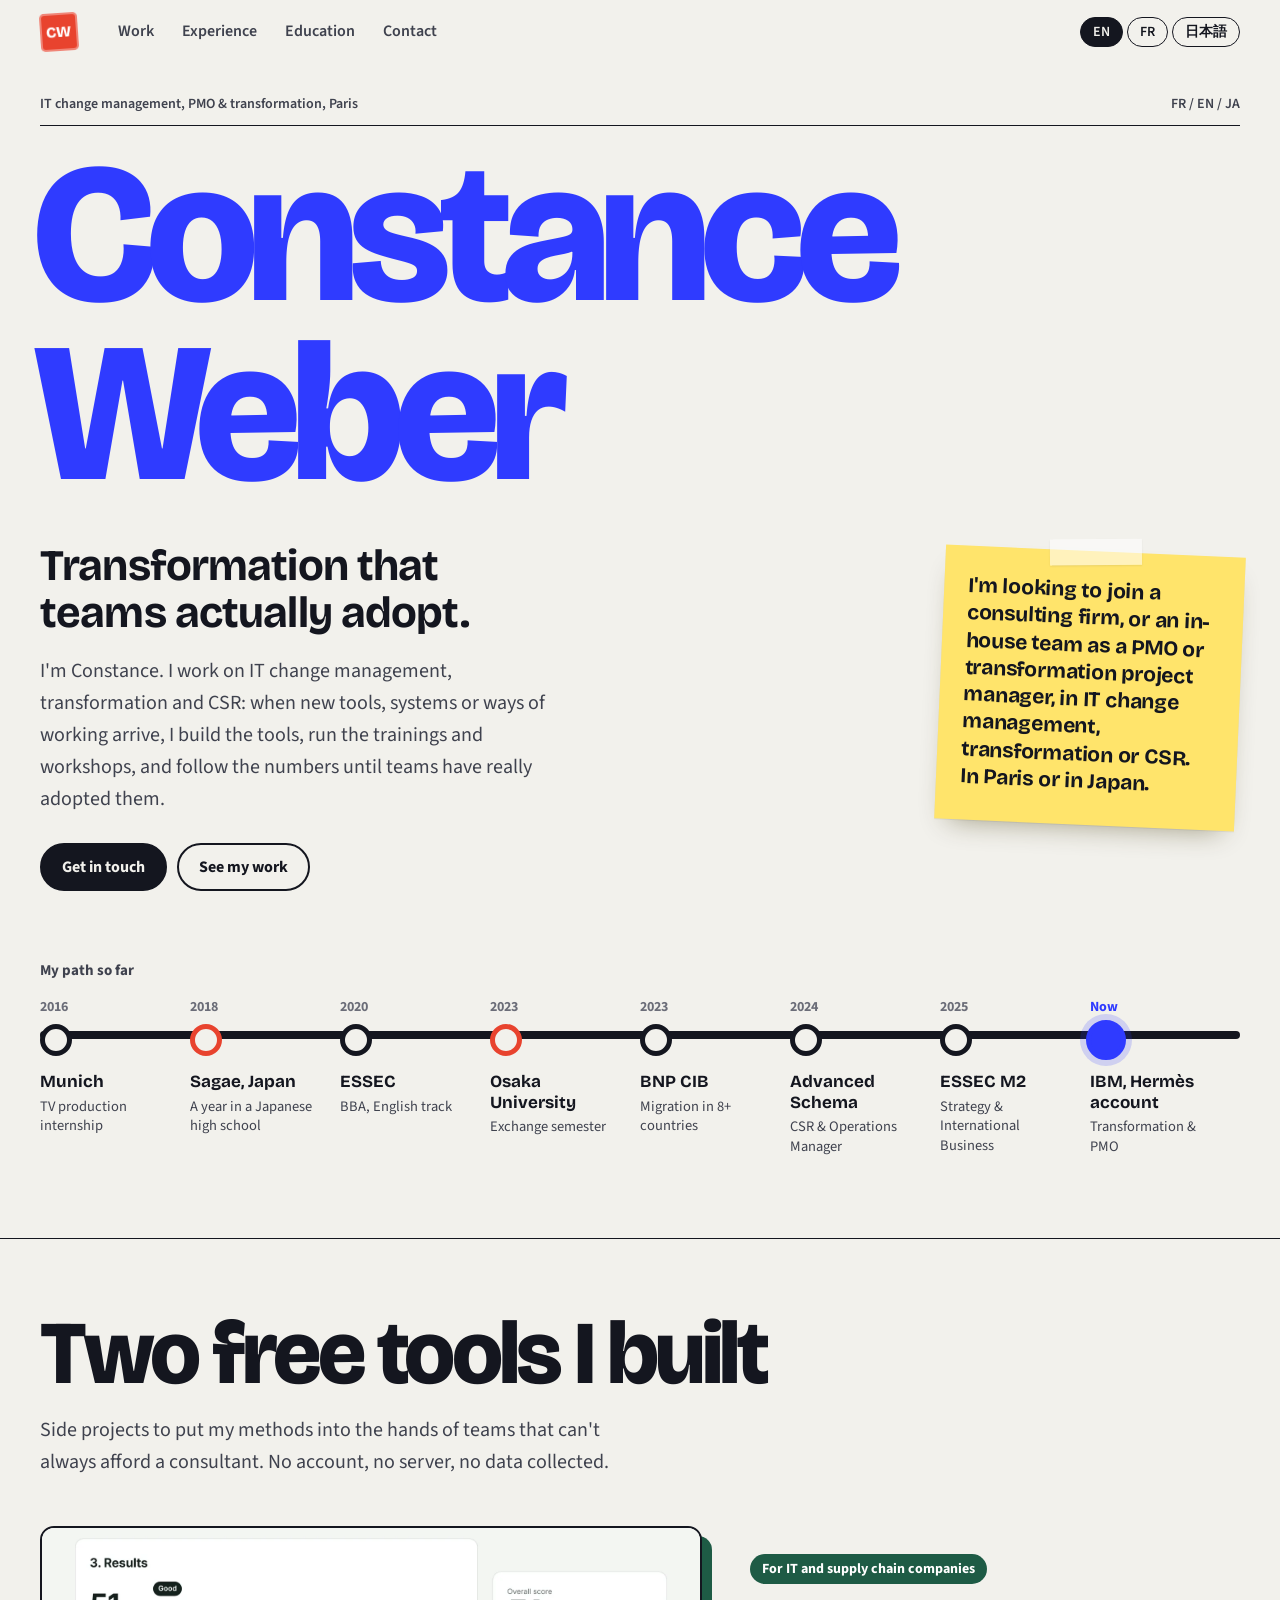
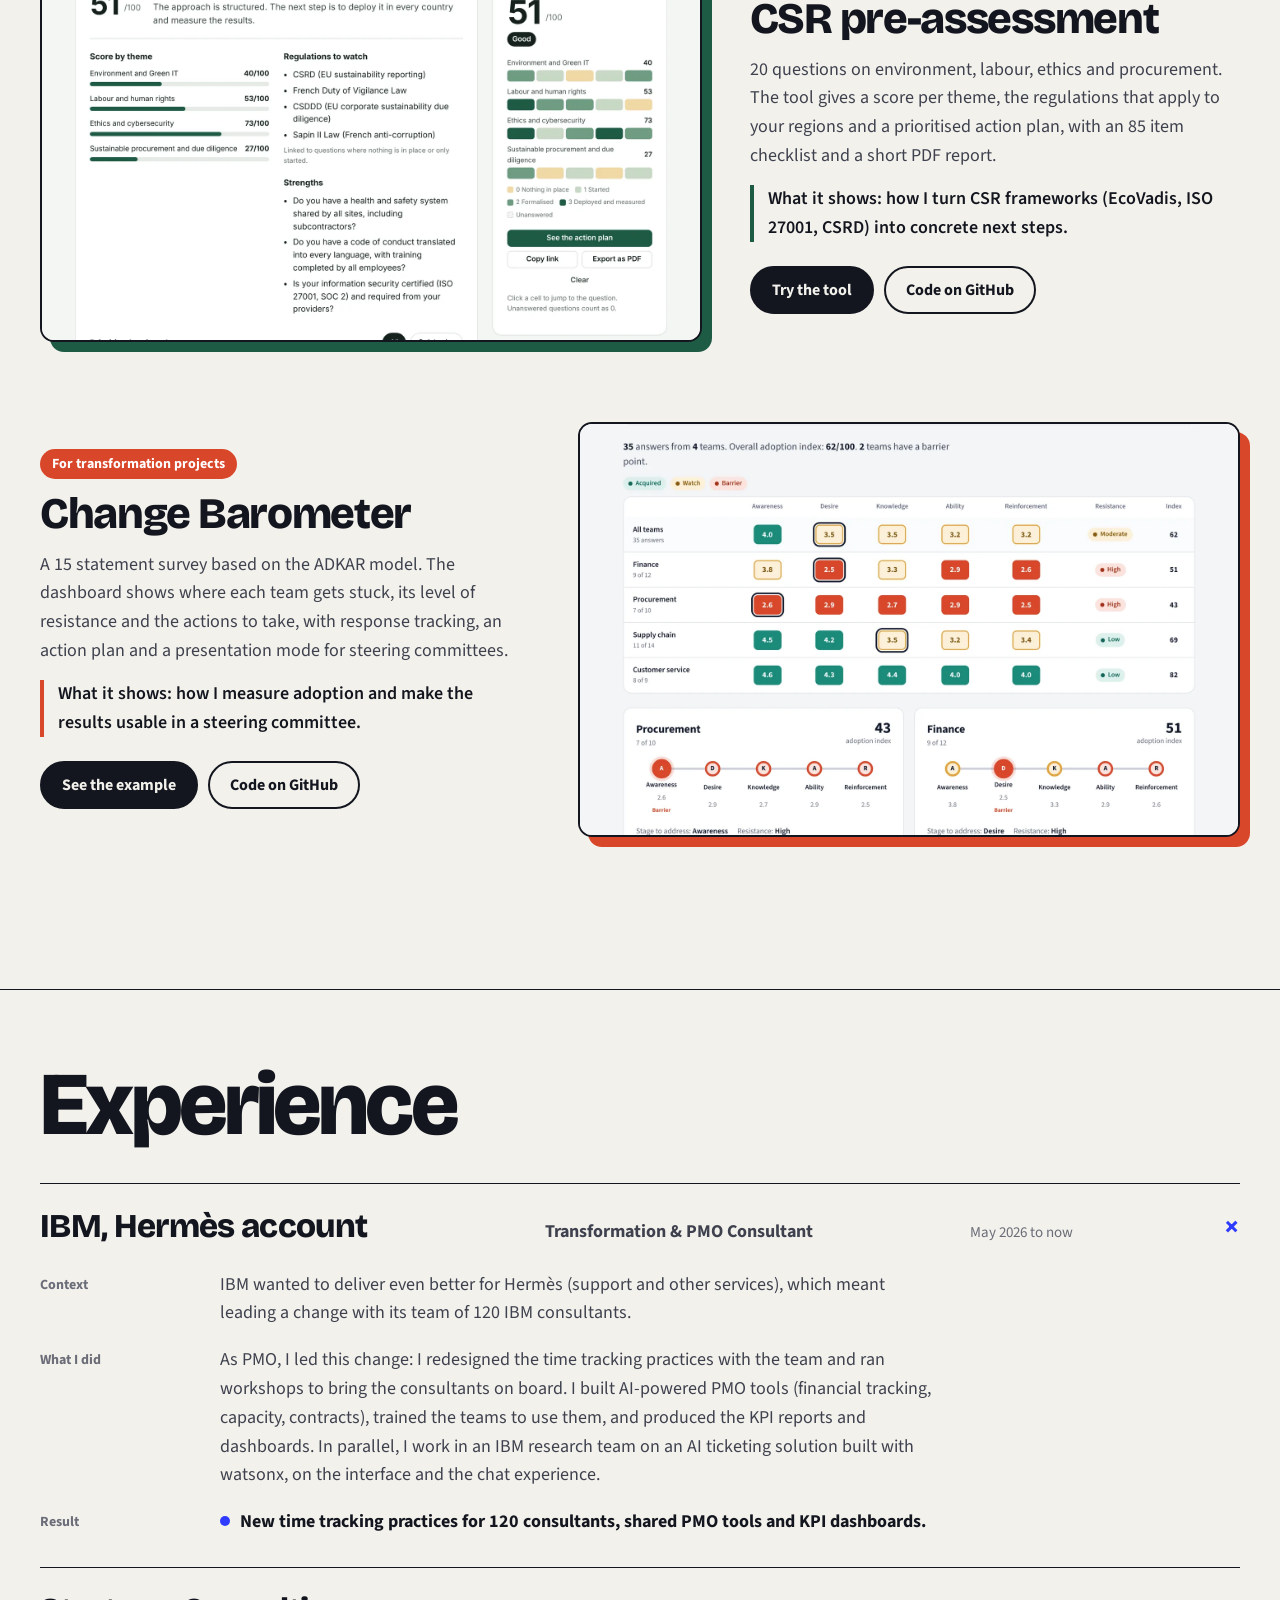
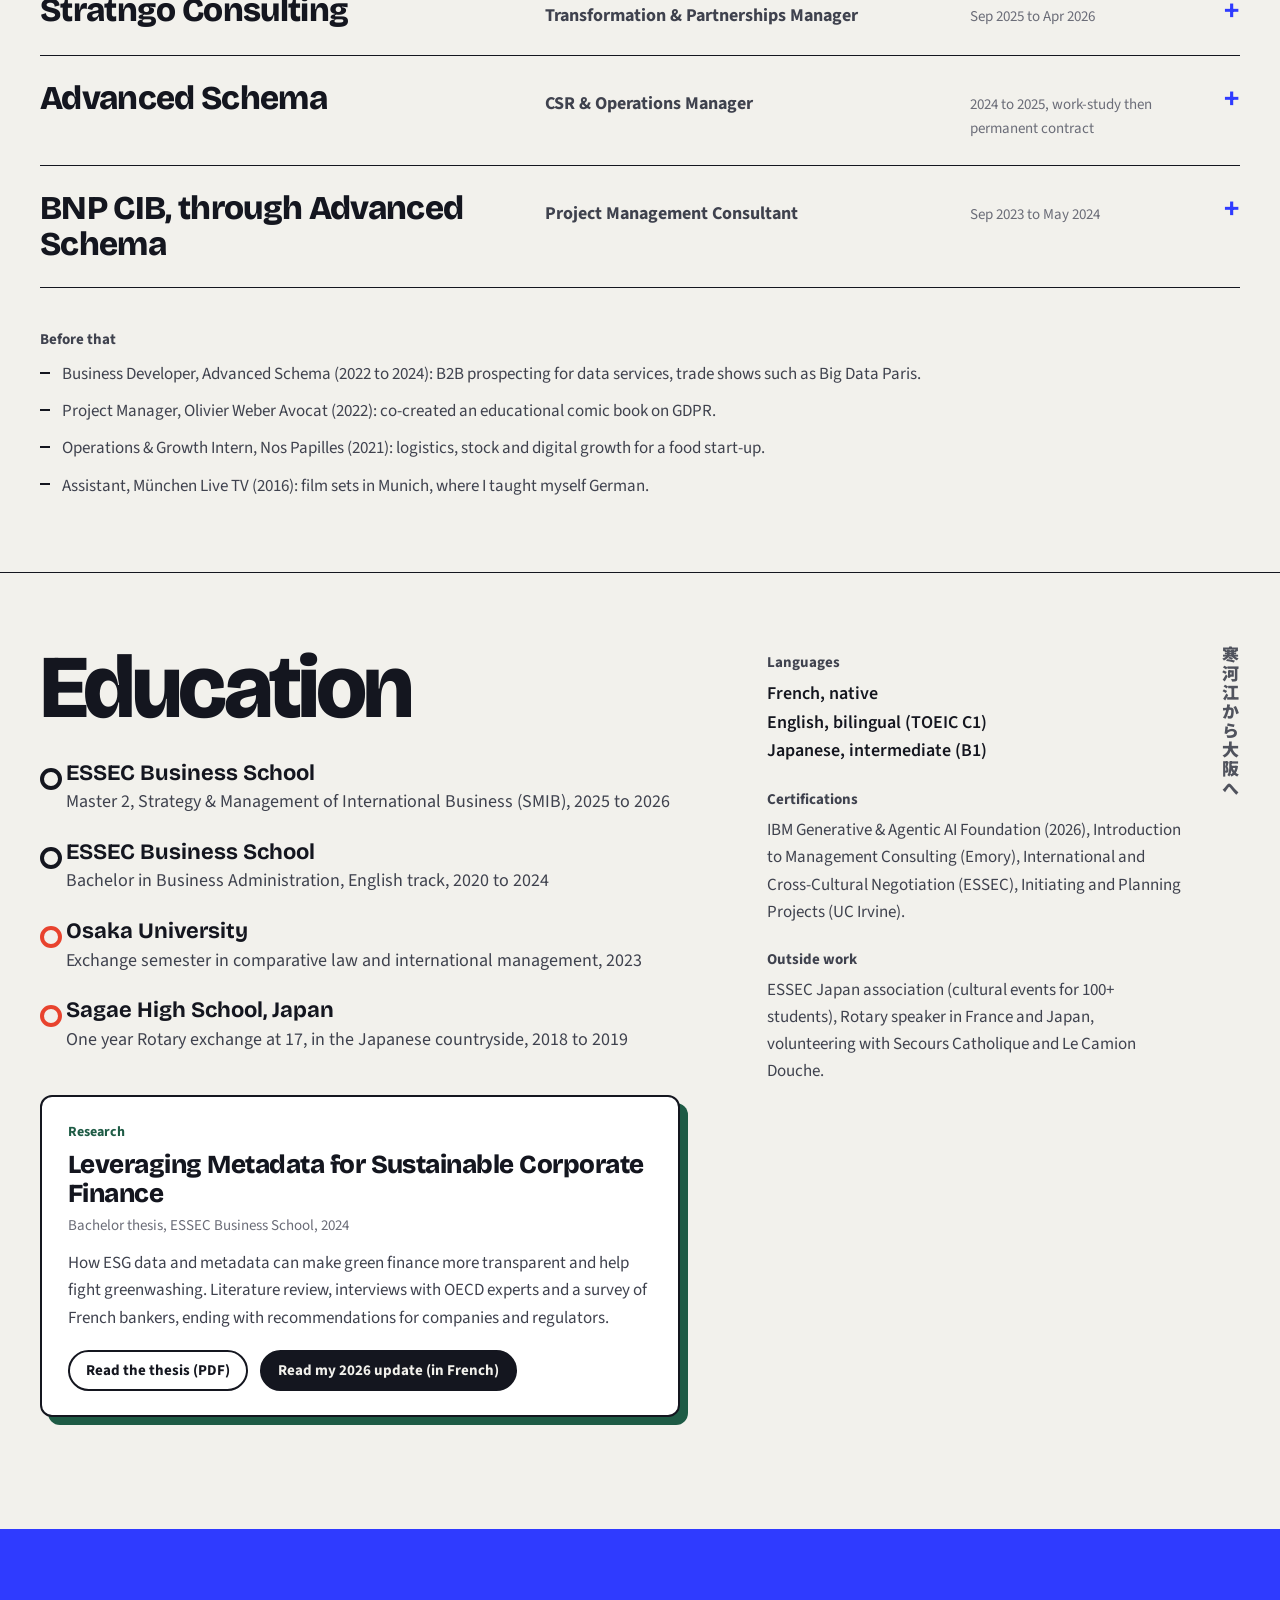
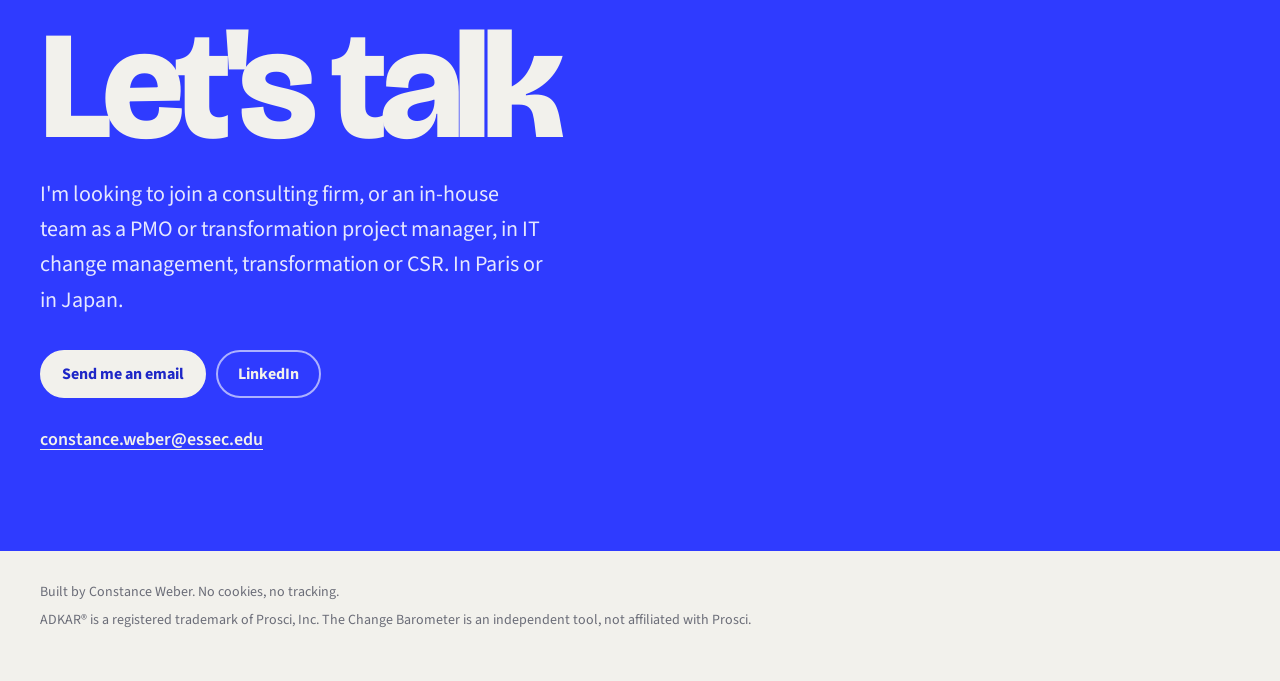
==== commit ab51e744: "Ajoute l'article 2026 sur la donnée ESG et le lien depuis le bloc mémoire Co-Authored-By: Claude Opu" ====
--- a/index.html
+++ b/index.html
@@ -15,7 +15,7 @@
 <link rel="preconnect" href="https://fonts.googleapis.com">
 <link rel="preconnect" href="https://fonts.gstatic.com" crossorigin>
 <link href="https://fonts.googleapis.com/css2?family=Bricolage+Grotesque:opsz,wght@12..96,500;12..96,700;12..96,800&family=Noto+Sans+JP:wght@400;500;700;900&family=Source+Sans+3:wght@400;600;700&display=swap" rel="stylesheet">
-<link rel="stylesheet" href="assets/style.css?v=94b68cc5">
+<link rel="stylesheet" href="assets/style.css?v=461a3d09">
 </head>
 <body>
 <a class="skip" href="#main">Skip to content</a>
@@ -183,6 +183,7 @@
           <p class="thesis-meta" data-k="thesis_meta">Bachelor thesis, ESSEC Business School, 2024</p>
           <p data-k="thesis_text">How ESG data and metadata can make green finance more transparent and help fight greenwashing. Literature review, interviews with OECD experts and a survey of French bankers, ending with recommendations for companies and regulators.</p>
           <a class="btn btn-line thesis-btn" href="docs/Constance_Weber_Thesis_Metadata_Sustainable_Finance_2024.pdf" target="_blank" rel="noopener" data-k="thesis_pdf">Read the thesis (PDF)</a>
+          <a class="btn btn-ink thesis-btn" href="articles/donnee-esg-2026.html" data-k="thesis_article">Read my 2026 update (in French)</a>
         </div>
       </div>
       <div class="side">
@@ -222,7 +223,7 @@
   </div>
 </footer>
 
-<script src="assets/i18n.js?v=0e33edf3"></script>
+<script src="assets/i18n.js?v=354faa93"></script>
 <script src="assets/main.js?v=77723b1f"></script>
 </body>
 </html>
--- a/assets/style.css
+++ b/assets/style.css
@@ -153,7 +153,7 @@
 .thesis p { margin: 0; color: var(--ink-2); font-size: 17px; }
 .thesis .thesis-label { font-weight: 700; font-size: 14px; color: var(--pine); margin-bottom: 8px; }
 .thesis .thesis-title { font: 800 26px/1.1 var(--display); letter-spacing: -0.02em; color: var(--ink); margin-bottom: 6px; }
-.thesis .thesis-btn { margin-top: 18px; padding: 11px 16px; font-size: 15px; }
+.thesis .thesis-btn { margin: 18px 8px 0 0; padding: 11px 16px; font-size: 15px; }
 .thesis .thesis-meta { font-size: 15px; color: var(--muted); margin-bottom: 12px; }
 
 /* Contact */
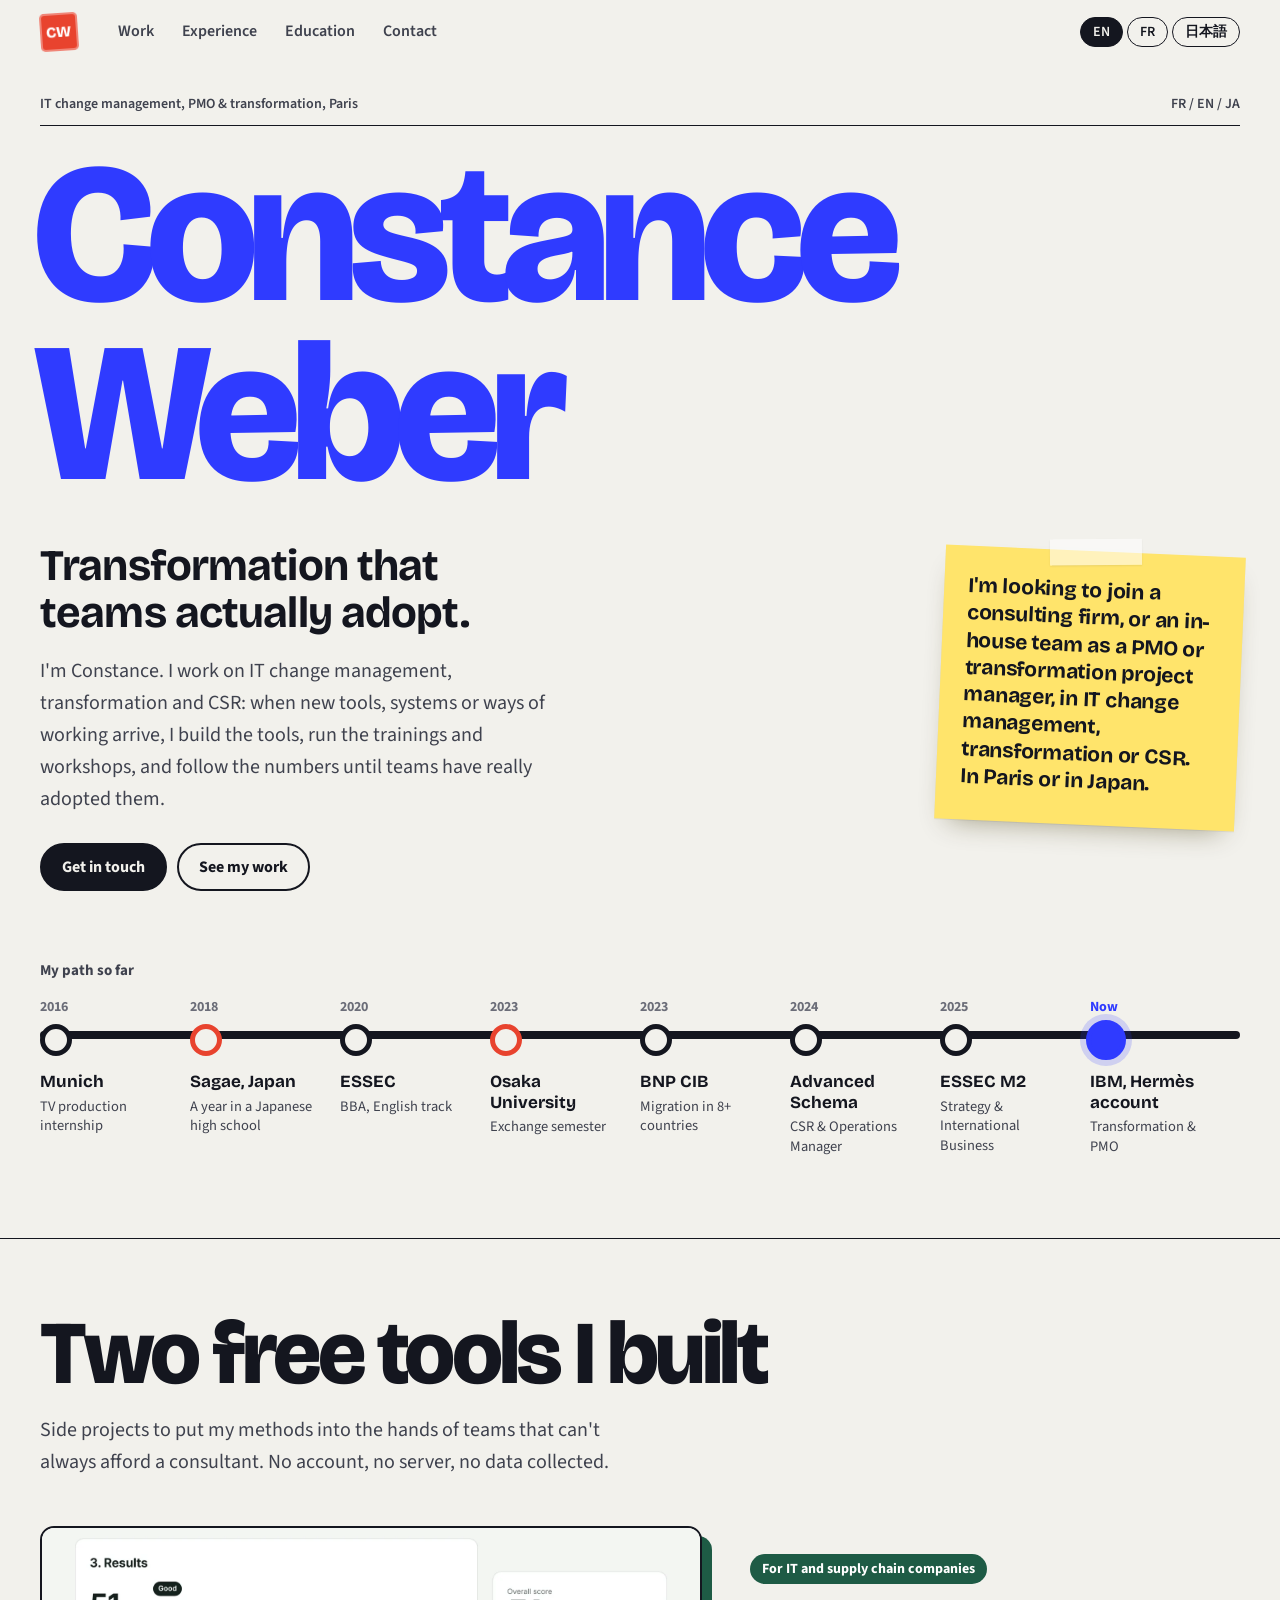
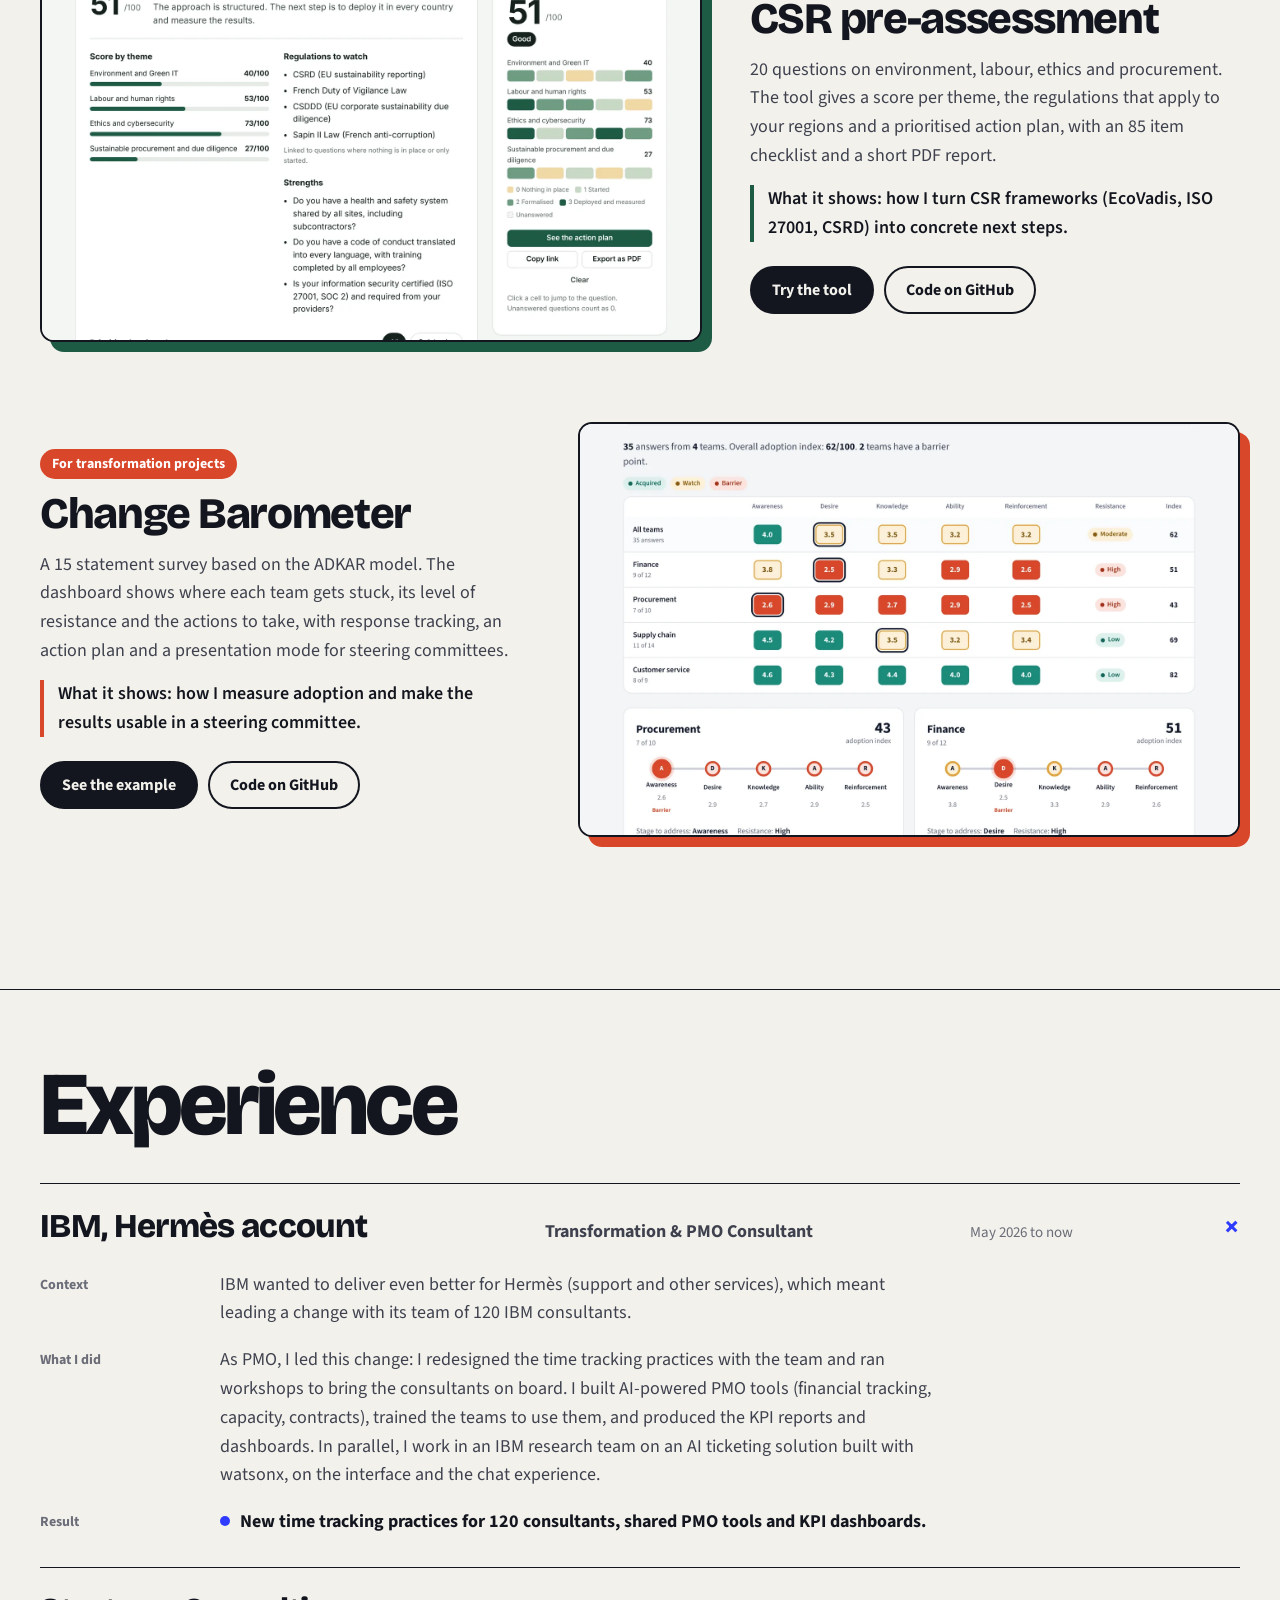
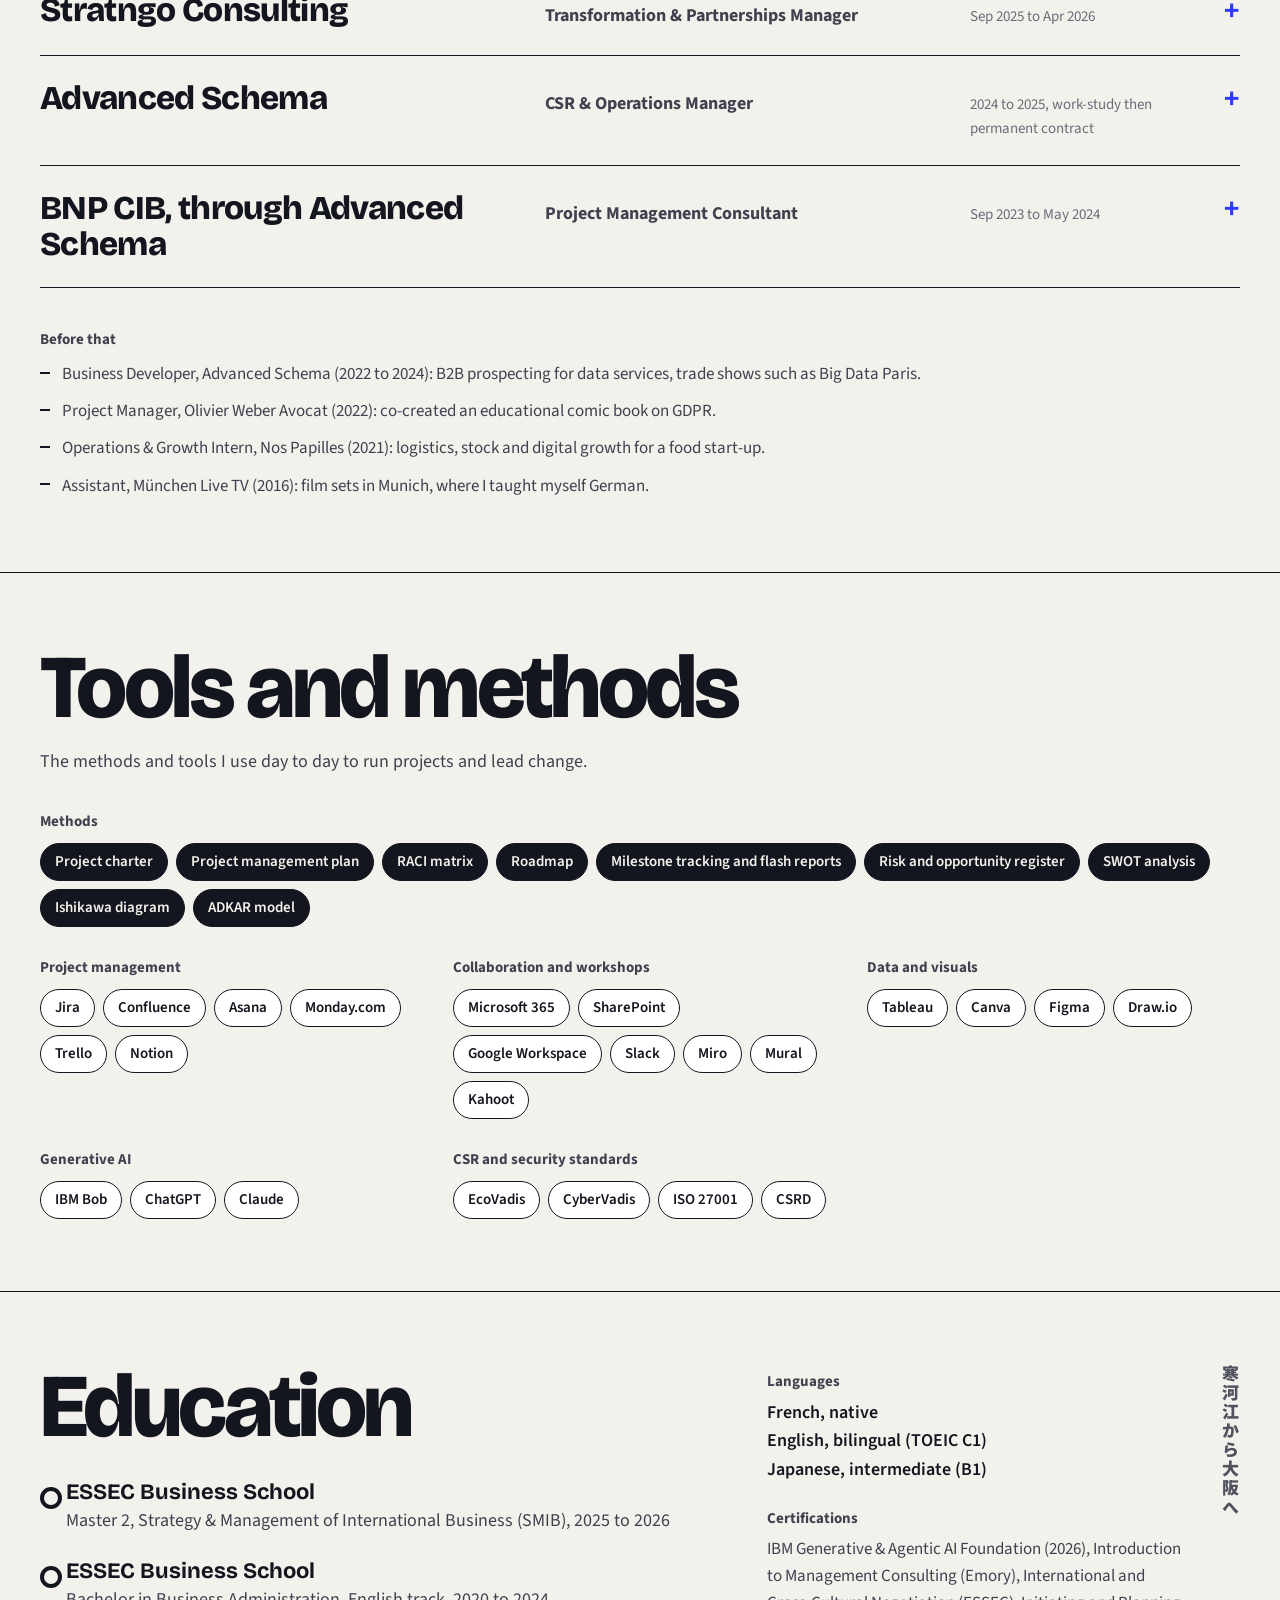
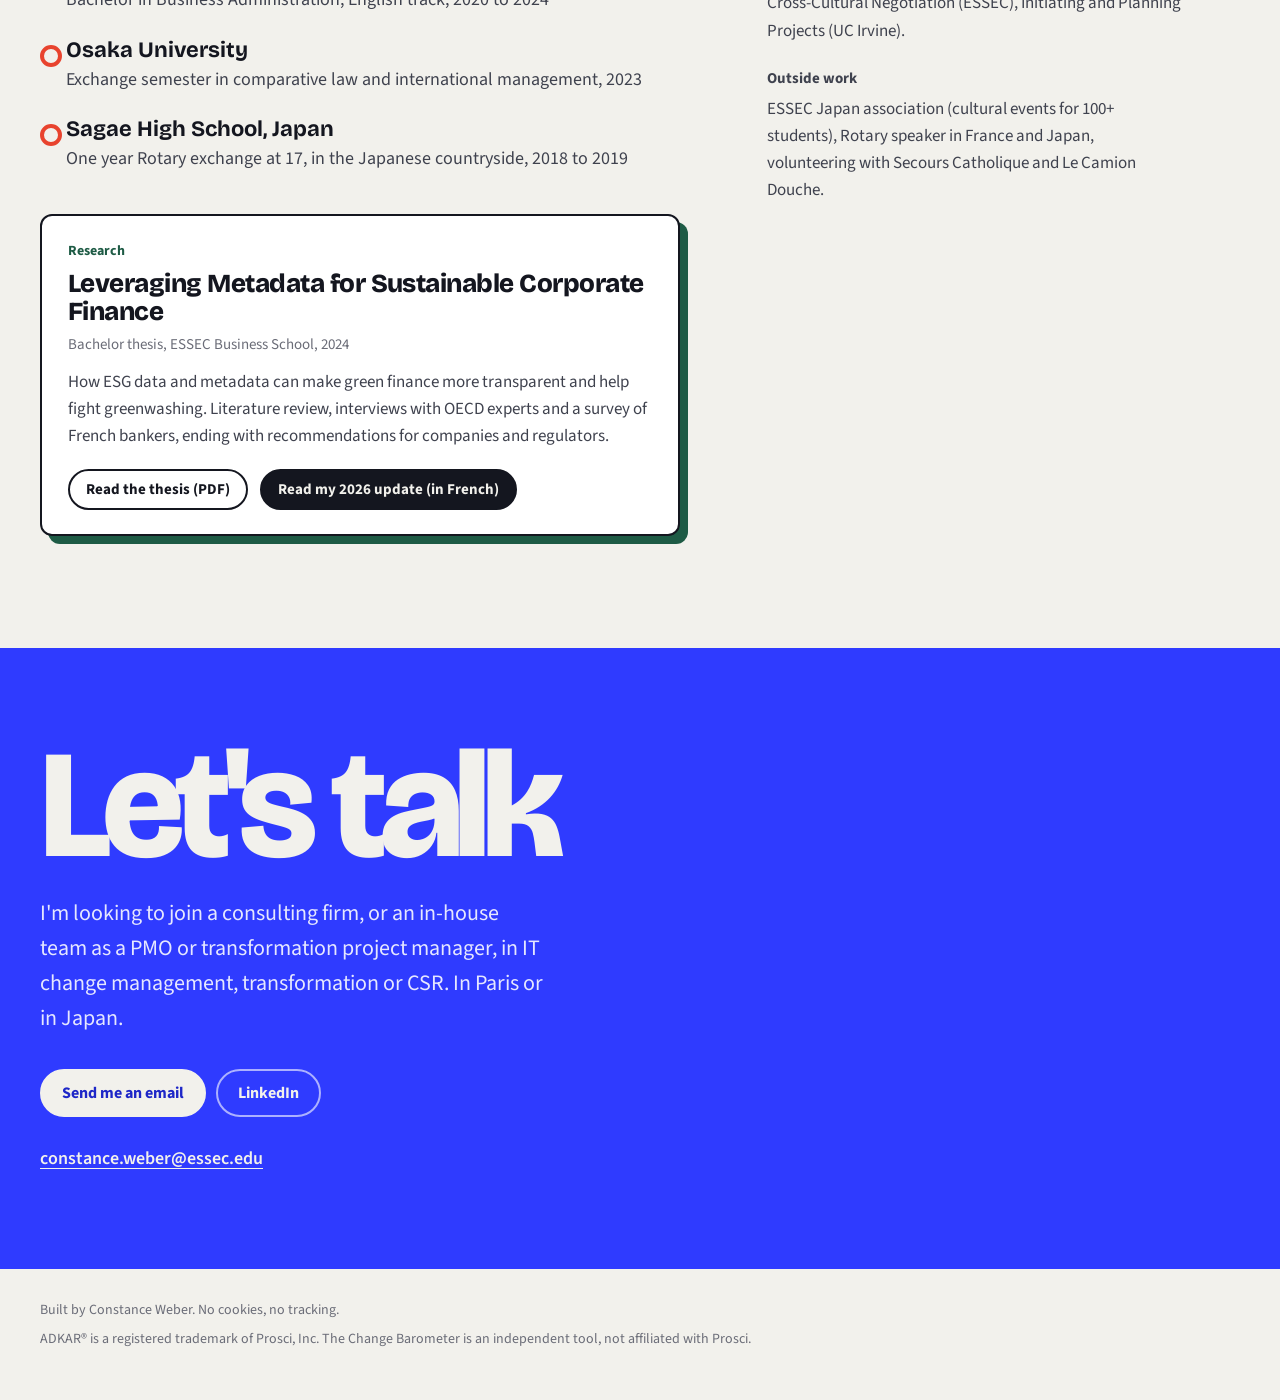
==== commit c9db4102: "Ajoute la section Outils et méthodes en trois langues Co-Authored-By: Claude Opus 5.5 <noreply@anthr" ====
--- a/index.html
+++ b/index.html
@@ -15,7 +15,7 @@
 <link rel="preconnect" href="https://fonts.googleapis.com">
 <link rel="preconnect" href="https://fonts.gstatic.com" crossorigin>
 <link href="https://fonts.googleapis.com/css2?family=Bricolage+Grotesque:opsz,wght@12..96,500;12..96,700;12..96,800&family=Noto+Sans+JP:wght@400;500;700;900&family=Source+Sans+3:wght@400;600;700&display=swap" rel="stylesheet">
-<link rel="stylesheet" href="assets/style.css?v=461a3d09">
+<link rel="stylesheet" href="assets/style.css?v=cdb5071e">
 </head>
 <body>
 <a class="skip" href="#main">Skip to content</a>
@@ -167,6 +167,78 @@
     </div>
   </section>
 
+  <section class="tools" id="tools" aria-labelledby="toolsTitle">
+    <div class="wrap">
+      <h2 class="big-title" id="toolsTitle" data-k="tools_title">Tools and methods</h2>
+      <p class="tools-lead" data-k="tools_lead">The methods and tools I use day to day to run projects and lead change.</p>
+      <div class="tools-grid">
+        <div class="tool-group tool-methods">
+          <h3 data-k="g_method">Methods</h3>
+          <ul class="chips chips-ink">
+            <li data-k="m1">Project charter</li>
+            <li data-k="m2">Project management plan</li>
+            <li data-k="m3">RACI matrix</li>
+            <li data-k="m4">Roadmap</li>
+            <li data-k="m5">Milestone tracking and flash reports</li>
+            <li data-k="m6">Risk and opportunity register</li>
+            <li data-k="m7">SWOT analysis</li>
+            <li data-k="m8">Ishikawa diagram</li>
+            <li data-k="m9">ADKAR model</li>
+          </ul>
+        </div>
+        <div class="tool-group">
+          <h3 data-k="g_pilot">Project management</h3>
+          <ul class="chips">
+            <li>Jira</li>
+            <li>Confluence</li>
+            <li>Asana</li>
+            <li>Monday.com</li>
+            <li>Trello</li>
+            <li>Notion</li>
+          </ul>
+        </div>
+        <div class="tool-group">
+          <h3 data-k="g_collab">Collaboration and workshops</h3>
+          <ul class="chips">
+            <li>Microsoft 365</li>
+            <li>SharePoint</li>
+            <li>Google Workspace</li>
+            <li>Slack</li>
+            <li>Miro</li>
+            <li>Mural</li>
+            <li>Kahoot</li>
+          </ul>
+        </div>
+        <div class="tool-group">
+          <h3 data-k="g_data">Data and visuals</h3>
+          <ul class="chips">
+            <li>Tableau</li>
+            <li>Canva</li>
+            <li>Figma</li>
+            <li>Draw.io</li>
+          </ul>
+        </div>
+        <div class="tool-group">
+          <h3 data-k="g_ai">Generative AI</h3>
+          <ul class="chips">
+            <li>IBM Bob</li>
+            <li>ChatGPT</li>
+            <li>Claude</li>
+          </ul>
+        </div>
+        <div class="tool-group">
+          <h3 data-k="g_ref">CSR and security standards</h3>
+          <ul class="chips">
+            <li>EcoVadis</li>
+            <li>CyberVadis</li>
+            <li>ISO 27001</li>
+            <li>CSRD</li>
+          </ul>
+        </div>
+      </div>
+    </div>
+  </section>
+
   <section class="edu" id="education">
     <div class="wrap edu-grid">
       <div>
@@ -223,7 +295,7 @@
   </div>
 </footer>
 
-<script src="assets/i18n.js?v=354faa93"></script>
+<script src="assets/i18n.js?v=8d03c780"></script>
 <script src="assets/main.js?v=77723b1f"></script>
 </body>
 </html>
--- a/assets/style.css
+++ b/assets/style.css
@@ -206,3 +206,15 @@
   .contact { background: none; color: var(--ink); }
   .giant-contact { color: var(--ink); }
 }
+
+/* Tools and methods */
+.tools { padding: 72px 0; border-top: 1.5px solid var(--ink); }
+.tools-lead { margin: 12px 0 36px; color: var(--ink-2); max-width: 640px; }
+.tools-grid { display: grid; grid-template-columns: repeat(3, minmax(0, 1fr)); gap: 32px 40px; }
+.tool-group h3 { font: 700 15px/1.2 var(--body); color: var(--ink-2); margin: 0 0 12px; }
+.tool-methods { grid-column: 1 / -1; }
+.chips { list-style: none; margin: 0; padding: 0; display: flex; flex-wrap: wrap; gap: 8px; }
+.chips li { border: 1.5px solid var(--ink); border-radius: 999px; padding: 6px 14px; font-size: 15px; font-weight: 600; background: var(--surface); }
+.chips-ink li { background: var(--ink); color: var(--paper); }
+@media (max-width: 860px) { .tools-grid { grid-template-columns: repeat(2, minmax(0, 1fr)); } }
+@media (max-width: 560px) { .tools-grid { grid-template-columns: minmax(0, 1fr); } .tools { padding: 56px 0; } }
